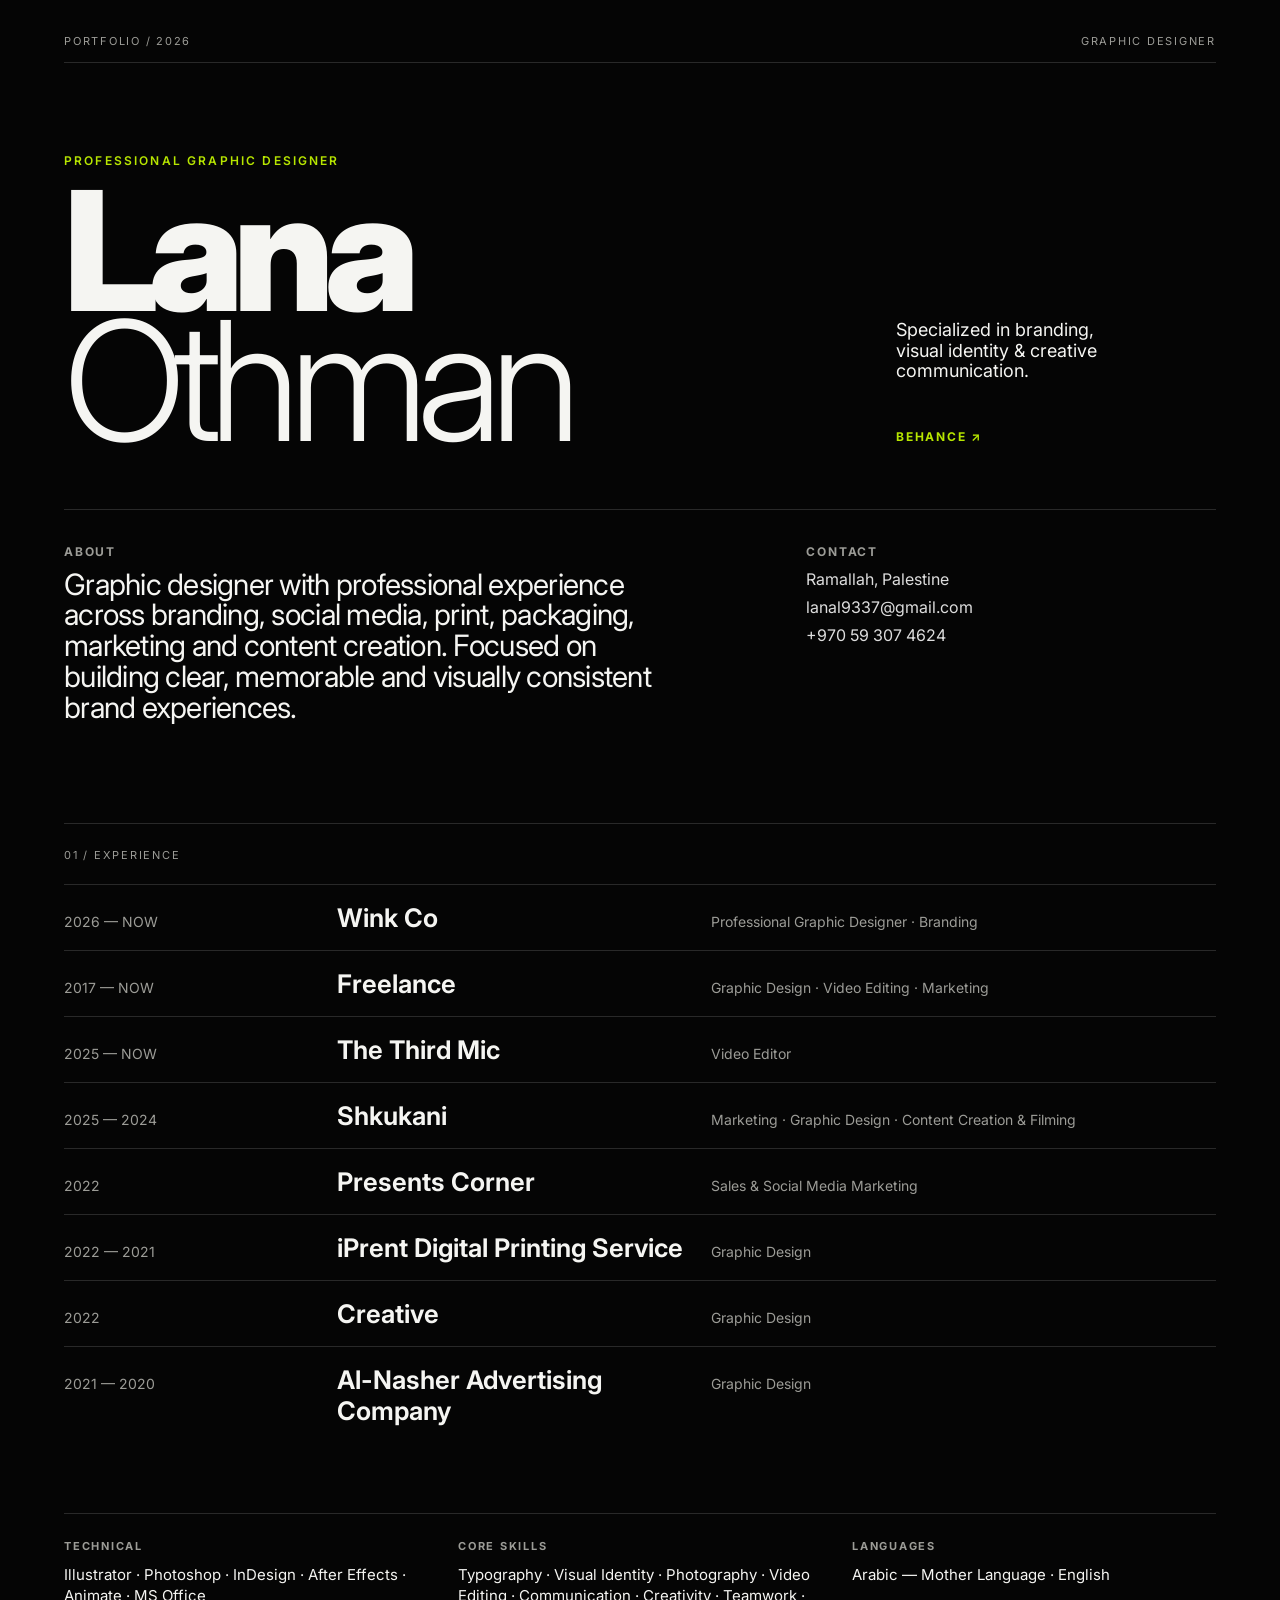
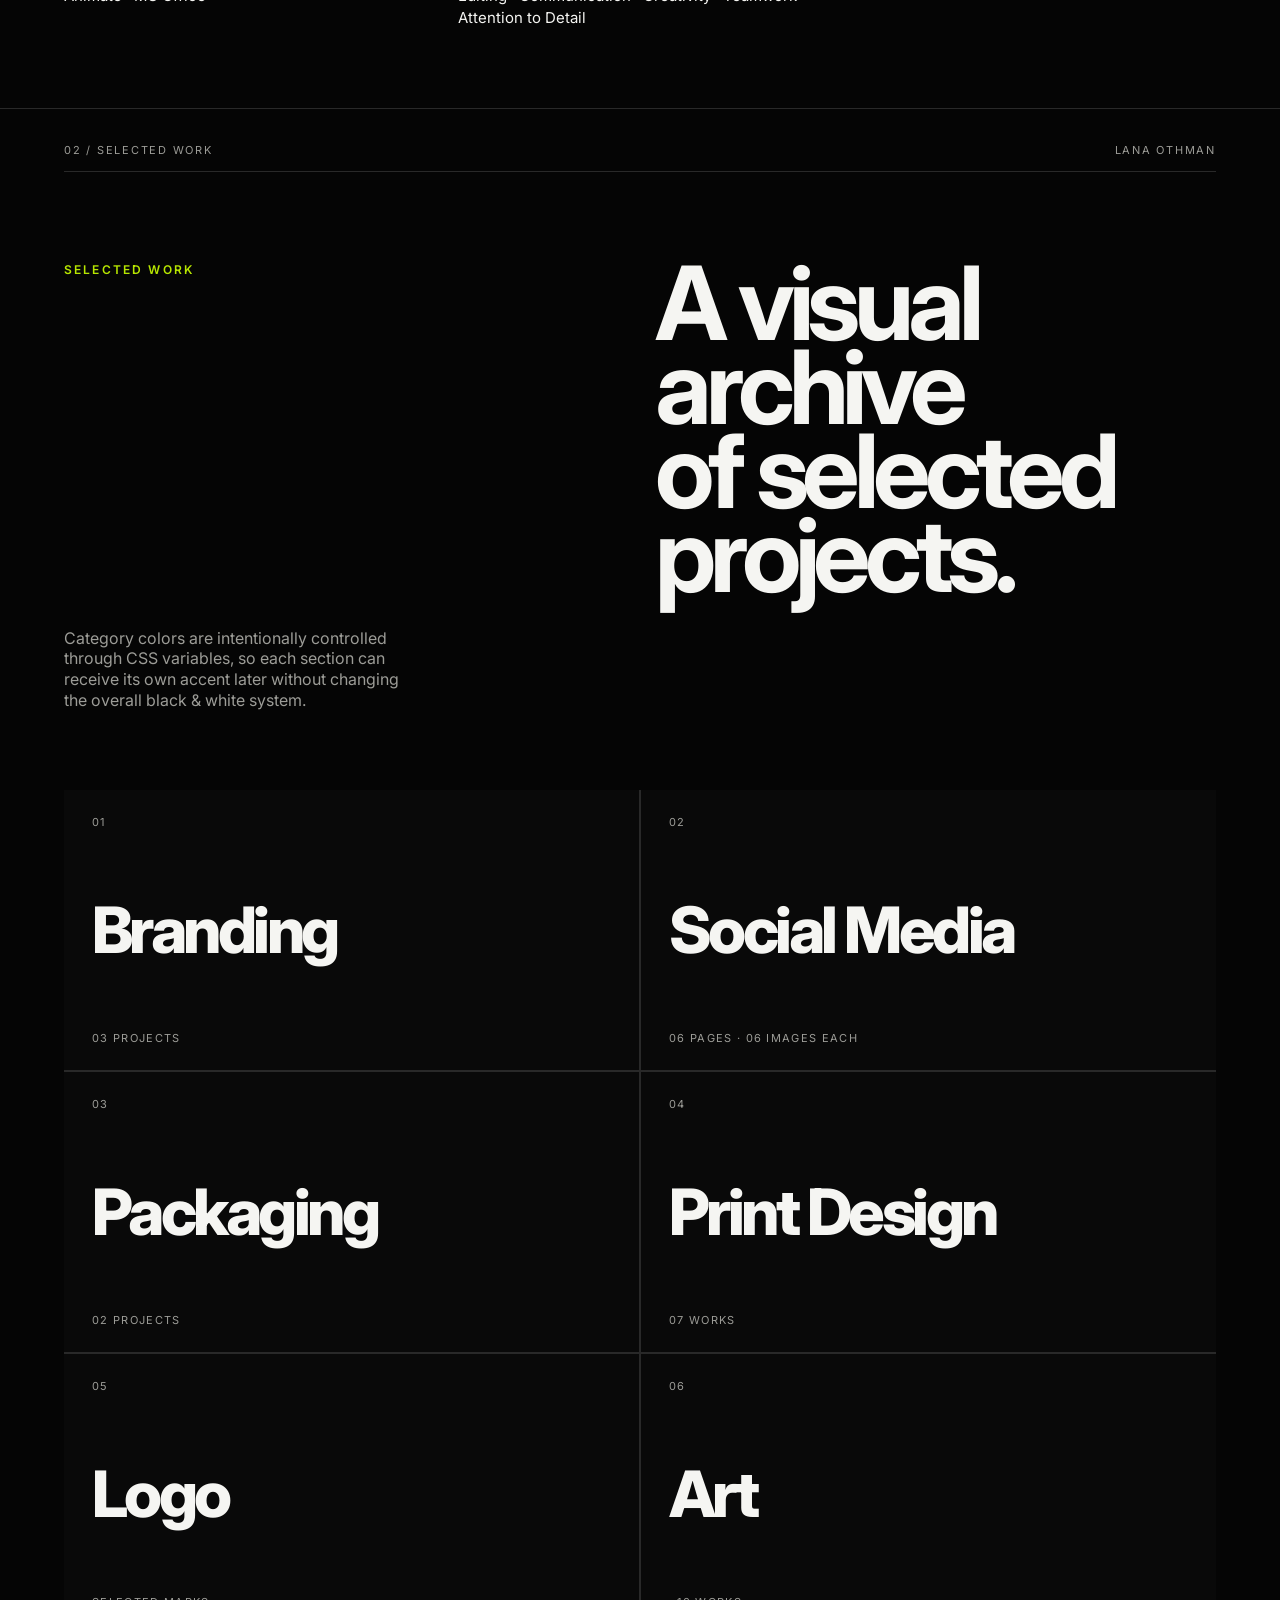
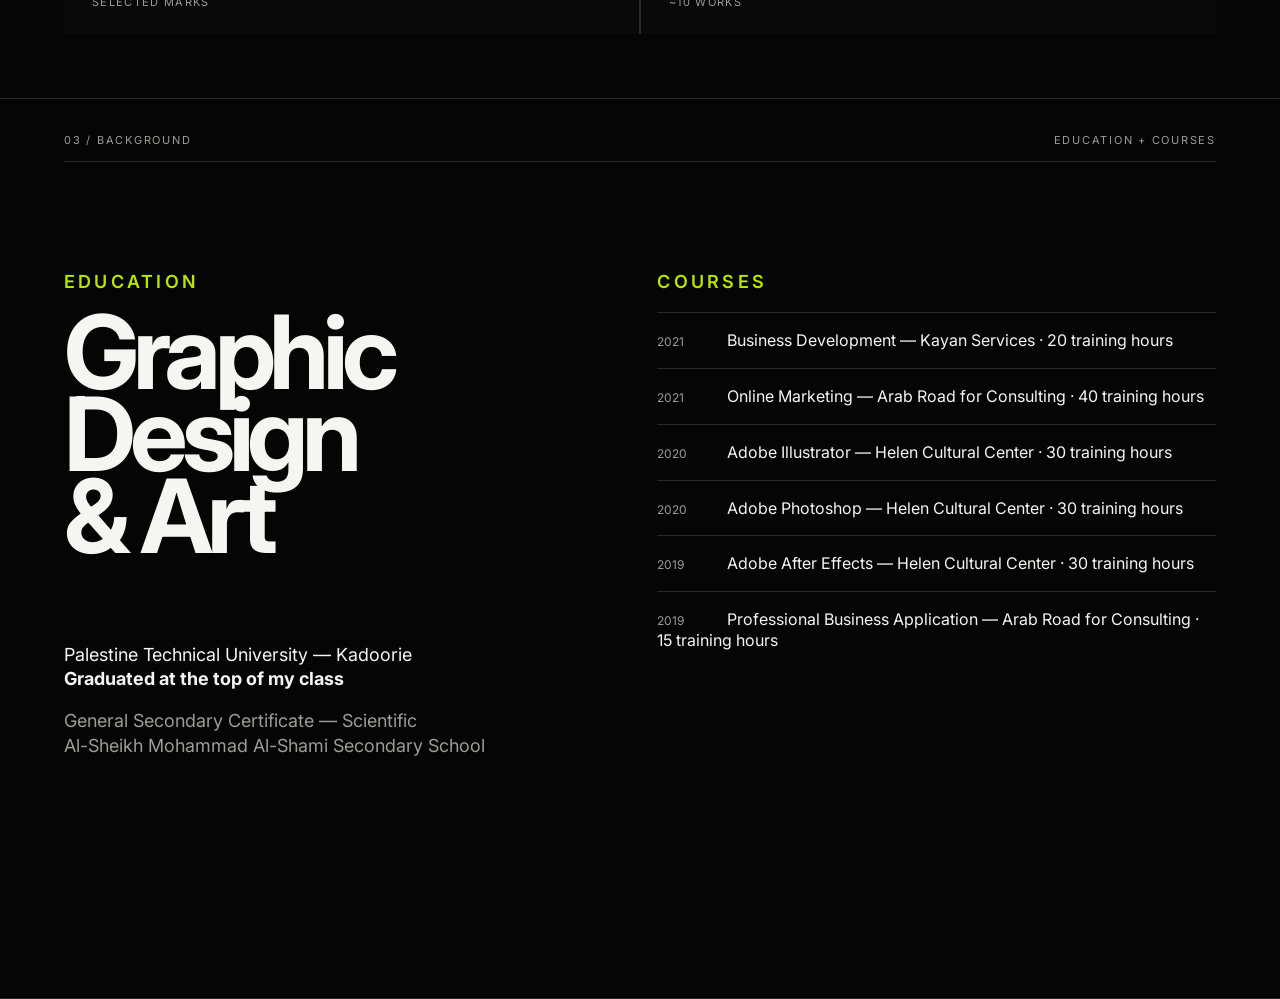
==== index.html @ d34568aa "Initial portfolio structure" ====
<!doctype html>
<html lang="en">
<head>
  <meta charset="UTF-8" />
  <meta name="viewport" content="width=device-width, initial-scale=1.0" />
  <title>Lana Othman — Graphic Designer</title>
  <meta name="description" content="Lana Othman — Professional Graphic Designer specialized in branding, visual identity, social media, packaging and print design." />
  <link rel="preconnect" href="https://fonts.googleapis.com">
  <link rel="preconnect" href="https://fonts.gstatic.com" crossorigin>
  <link href="https://fonts.googleapis.com/css2?family=Inter:wght@300;400;500;600;700;800;900&display=swap" rel="stylesheet">
  <link rel="stylesheet" href="style.css" />
</head>
<body>
  <main>
    <!-- PAGE 01 — PROFILE -->
    <section class="page profile-page">
      <header class="topline">
        <span>PORTFOLIO / 2026</span>
        <span>GRAPHIC DESIGNER</span>
      </header>

      <div class="profile-hero">
        <div>
          <p class="eyebrow">Professional Graphic Designer</p>
          <h1>Lana<br><span>Othman</span></h1>
        </div>
        <div class="hero-note">
          <p>Specialized in branding,<br>visual identity &amp; creative communication.</p>
          <a href="https://www.behance.net/thenothingless" target="_blank" rel="noreferrer">BEHANCE ↗</a>
        </div>
      </div>

      <div class="profile-grid">
        <div class="bio">
          <h2>About</h2>
          <p>
            Graphic designer with professional experience across branding, social media,
            print, packaging, marketing and content creation. Focused on building clear,
            memorable and visually consistent brand experiences.
          </p>
        </div>

        <div class="contact">
          <h2>Contact</h2>
          <p>Ramallah, Palestine</p>
          <p><a href="mailto:lanal9337@gmail.com">lanal9337@gmail.com</a></p>
          <p><a href="tel:+970593074624">+970 59 307 4624</a></p>
        </div>
      </div>

      <div class="experience">
        <div class="section-label">01 / EXPERIENCE</div>
        <div class="experience-list">
          <article><span>2026 — NOW</span><strong>Wink Co</strong><em>Professional Graphic Designer · Branding</em></article>
          <article><span>2017 — NOW</span><strong>Freelance</strong><em>Graphic Design · Video Editing · Marketing</em></article>
          <article><span>2025 — NOW</span><strong>The Third Mic</strong><em>Video Editor</em></article>
          <article><span>2025 — 2024</span><strong>Shkukani</strong><em>Marketing · Graphic Design · Content Creation &amp; Filming</em></article>
          <article><span>2022</span><strong>Presents Corner</strong><em>Sales &amp; Social Media Marketing</em></article>
          <article><span>2022 — 2021</span><strong>iPrent Digital Printing Service</strong><em>Graphic Design</em></article>
          <article><span>2022</span><strong>Creative</strong><em>Graphic Design</em></article>
          <article><span>2021 — 2020</span><strong>Al-Nasher Advertising Company</strong><em>Graphic Design</em></article>
        </div>
      </div>

      <div class="skills-row">
        <div><h3>Technical</h3><p>Illustrator · Photoshop · InDesign · After Effects · Animate · MS Office</p></div>
        <div><h3>Core Skills</h3><p>Typography · Visual Identity · Photography · Video Editing · Communication · Creativity · Teamwork · Attention to Detail</p></div>
        <div><h3>Languages</h3><p>Arabic — Mother Language · English</p></div>
      </div>
    </section>

    <!-- PAGE 02 — WORK INDEX -->
    <section class="page work-index">
      <header class="topline">
        <span>02 / SELECTED WORK</span>
        <span>LANA OTHMAN</span>
      </header>

      <div class="work-intro">
        <p class="eyebrow">Selected Work</p>
        <h2>A visual archive<br>of selected projects.</h2>
        <p class="intro-copy">Category colors are intentionally controlled through CSS variables, so each section can receive its own accent later without changing the overall black &amp; white system.</p>
      </div>

      <nav class="category-grid" aria-label="Portfolio categories">
        <a class="category cat-branding" href="work/branding.html"><span>01</span><strong>Branding</strong><small>03 projects</small></a>
        <a class="category cat-social" href="work/social-media.html"><span>02</span><strong>Social Media</strong><small>06 pages · 06 images each</small></a>
        <a class="category cat-packaging" href="work/packaging.html"><span>03</span><strong>Packaging</strong><small>02 projects</small></a>
        <a class="category cat-print" href="work/print.html"><span>04</span><strong>Print Design</strong><small>07 works</small></a>
        <a class="category cat-logo" href="work/logo.html"><span>05</span><strong>Logo</strong><small>Selected marks</small></a>
        <a class="category cat-art" href="work/art.html"><span>06</span><strong>Art</strong><small>~10 works</small></a>
      </nav>
    </section>

    <!-- PAGE 03 — EDUCATION / COURSES -->
    <section class="page credentials">
      <header class="topline">
        <span>03 / BACKGROUND</span>
        <span>EDUCATION + COURSES</span>
      </header>
      <div class="credentials-grid">
        <div>
          <p class="eyebrow">Education</p>
          <h2>Graphic Design<br>&amp; Art</h2>
          <p>Palestine Technical University — Kadoorie<br><strong>Graduated at the top of my class</strong></p>
          <p class="muted">General Secondary Certificate — Scientific<br>Al-Sheikh Mohammad Al-Shami Secondary School</p>
        </div>
        <div>
          <p class="eyebrow">Courses</p>
          <ul>
            <li><span>2021</span>Business Development — Kayan Services · 20 training hours</li>
            <li><span>2021</span>Online Marketing — Arab Road for Consulting · 40 training hours</li>
            <li><span>2020</span>Adobe Illustrator — Helen Cultural Center · 30 training hours</li>
            <li><span>2020</span>Adobe Photoshop — Helen Cultural Center · 30 training hours</li>
            <li><span>2019</span>Adobe After Effects — Helen Cultural Center · 30 training hours</li>
            <li><span>2019</span>Professional Business Application — Arab Road for Consulting · 15 training hours</li>
          </ul>
        </div>
      </div>
    </section>
  </main>
</body>
</html>
---- style.css ----
@font-face {
  font-family: "Acumin";
  src: local("Acumin Variable Concept");
  font-style: normal;
  font-weight: 100 900;
}
:root {
  --bg: #050505;
  --fg: #f5f5f2;
  --muted: #9c9c97;
  --line: #292929;
  --accent: #b7e600;
  --page-pad: clamp(24px, 5vw, 84px);
}
* { box-sizing: border-box; }
html { scroll-behavior: smooth; }
body {
  margin: 0;
  background: var(--bg);
  color: var(--fg);
  font-family: "Acumin", "Inter", Arial, sans-serif;
  font-weight: 400;
}
a { color: inherit; text-decoration: none; }
.page {
  min-height: 100vh;
  padding: 34px var(--page-pad) 64px;
  border-bottom: 1px solid var(--line);
}
.topline {
  display:flex; justify-content:space-between; gap:20px;
  font-size:11px; letter-spacing:.16em; color:var(--muted);
  text-transform:uppercase;
  border-bottom:1px solid var(--line); padding-bottom:14px;
}
.profile-hero {
  min-height: 46vh; display:flex; align-items:flex-end;
  justify-content:space-between; gap:40px; padding:10vh 0 7vh;
}
.eyebrow {
  margin:0 0 18px; text-transform:uppercase; letter-spacing:.18em;
  font-size:12px; color:var(--accent); font-weight:600;
}
h1,h2,h3,p { margin-top:0; }
h1 {
  font-size:clamp(72px, 13vw, 190px);
  line-height:.78; letter-spacing:-.065em; margin:0;
  font-weight:850;
}
h1 span { font-weight:300; }
.hero-note { width:min(320px,100%); font-size:18px; line-height:1.15; }
.hero-note a { display:inline-block; margin-top:30px; color:var(--accent); font-weight:700; font-size:12px; letter-spacing:.15em; }
.profile-grid {
  display:grid; grid-template-columns:1.5fr 1fr; gap:10vw;
  border-top:1px solid var(--line); padding:34px 0 70px;
}
.profile-grid h2 { font-size:12px; letter-spacing:.15em; text-transform:uppercase; color:var(--muted); }
.bio p { max-width:700px; font-size:clamp(20px,2.3vw,32px); line-height:1.05; letter-spacing:-.025em; }
.contact p { margin:0 0 8px; color:#ddd; }
.contact a:hover { color:var(--accent); }
.experience { border-top:1px solid var(--line); padding-top:24px; }
.section-label { color:var(--muted); font-size:11px; letter-spacing:.16em; margin-bottom:22px; }
.experience-list article {
  display:grid; grid-template-columns:1fr 1.4fr 2fr; gap:20px;
  padding:17px 0; border-top:1px solid var(--line); align-items:baseline;
}
.experience-list span,.experience-list em { color:var(--muted); font-size:14px; font-style:normal; }
.experience-list strong { font-size:clamp(18px,2vw,26px); font-weight:650; }
.skills-row {
  display:grid; grid-template-columns:repeat(3,1fr); gap:30px;
  margin-top:70px; padding-top:25px; border-top:1px solid var(--line);
}
.skills-row h3 { font-size:11px; text-transform:uppercase; letter-spacing:.16em; color:var(--muted); }
.skills-row p { font-size:15px; line-height:1.45; }
.work-intro { padding:10vh 0 7vh; display:grid; grid-template-columns:1fr 1fr; gap:30px; }
.work-intro h2 { font-size:clamp(52px,8vw,120px); line-height:.82; letter-spacing:-.06em; margin:0; }
.intro-copy { max-width:350px; color:var(--muted); line-height:1.3; align-self:end; }
.category-grid { display:grid; grid-template-columns:repeat(2,1fr); gap:2px; background:var(--line); }
.category {
  min-height:280px; padding:25px; background:#090909; display:flex; flex-direction:column;
  justify-content:space-between; transition:.25s ease; border-left:3px solid transparent;
}
.category:hover { background:#111; border-left-color:var(--accent); transform:translateY(-2px); }
.category span,.category small { color:var(--muted); font-size:11px; letter-spacing:.12em; text-transform:uppercase; }
.category strong { font-size:clamp(38px,5vw,78px); letter-spacing:-.055em; line-height:.8; font-weight:800; }
.cat-branding { --accent:#b7e600; }
.cat-social { --accent:#e6a8ff; }
.cat-packaging { --accent:#ff9e67; }
.cat-print { --accent:#72d8ff; }
.cat-logo { --accent:#ffffff; }
.cat-art { --accent:#ff6f91; }
.credentials-grid { display:grid; grid-template-columns:1fr 1.2fr; gap:10vw; padding:12vh 0; }
.credentials h2 { font-size:clamp(56px,8vw,120px); line-height:.8; letter-spacing:-.06em; }
.credentials p { font-size:18px; line-height:1.35; }
.muted { color:var(--muted); }
.credentials ul { list-style:none; padding:0; margin:0; }
.credentials li { padding:17px 0; border-top:1px solid var(--line); line-height:1.3; }
.credentials li span { display:inline-block; width:70px; color:var(--muted); font-size:12px; }
@media (max-width: 760px) {
  .profile-hero,.work-intro,.credentials-grid { grid-template-columns:1fr; display:grid; }
  .profile-hero { align-items:start; }
  .profile-grid,.skills-row { grid-template-columns:1fr; gap:35px; }
  .experience-list article { grid-template-columns:1fr; gap:5px; }
  .category-grid { grid-template-columns:1fr; }
}
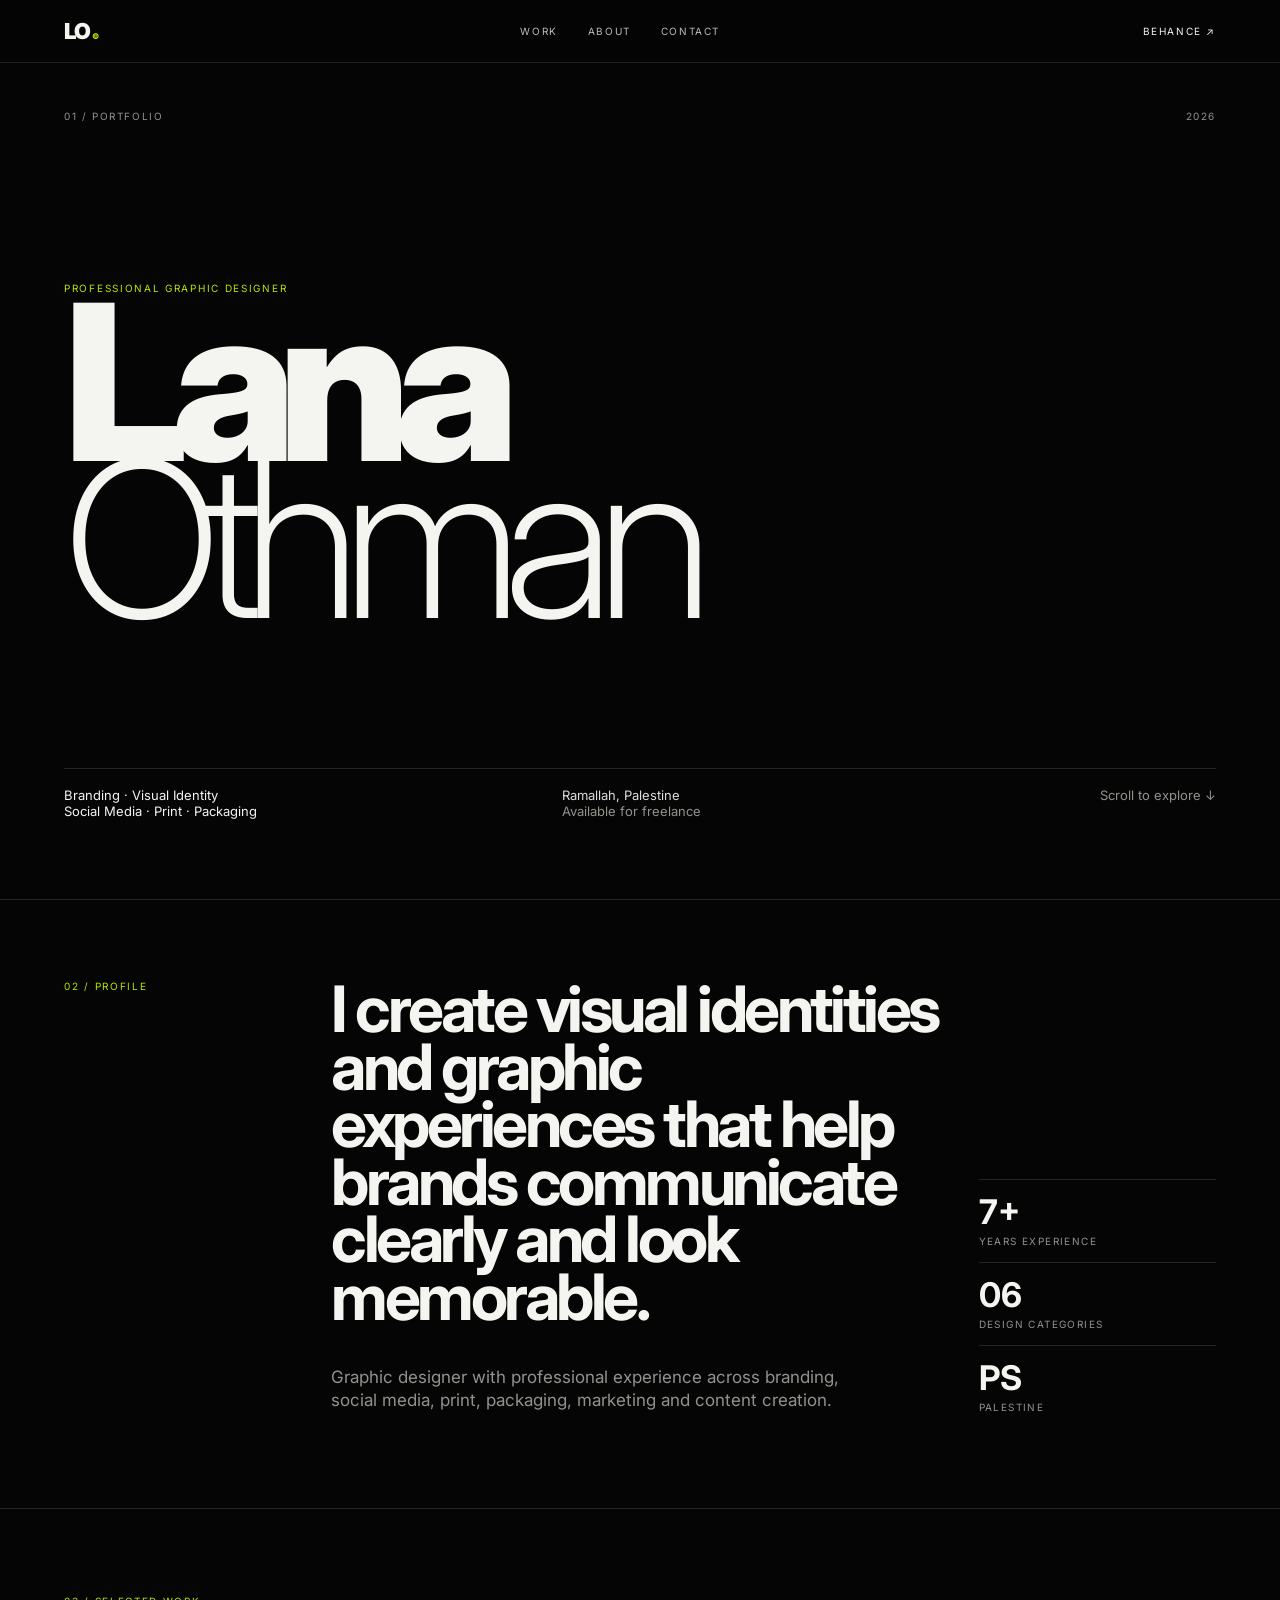
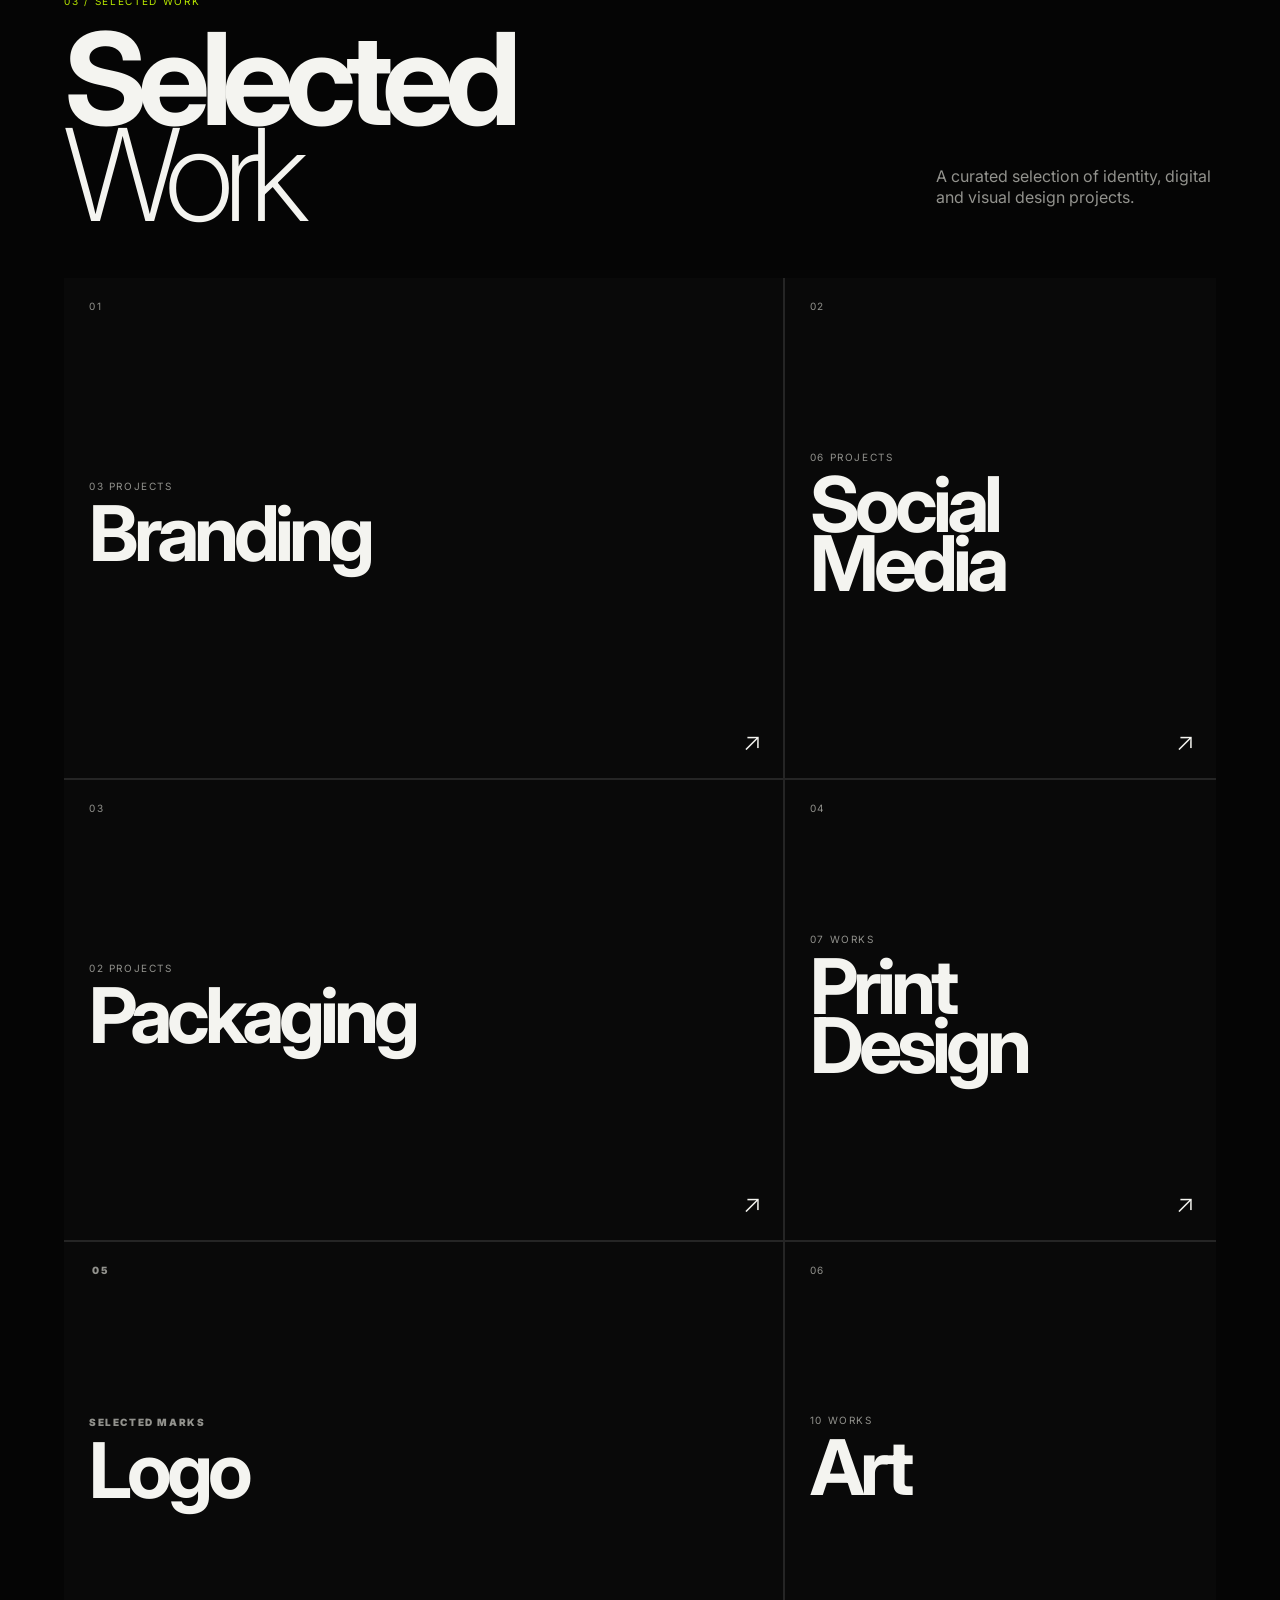
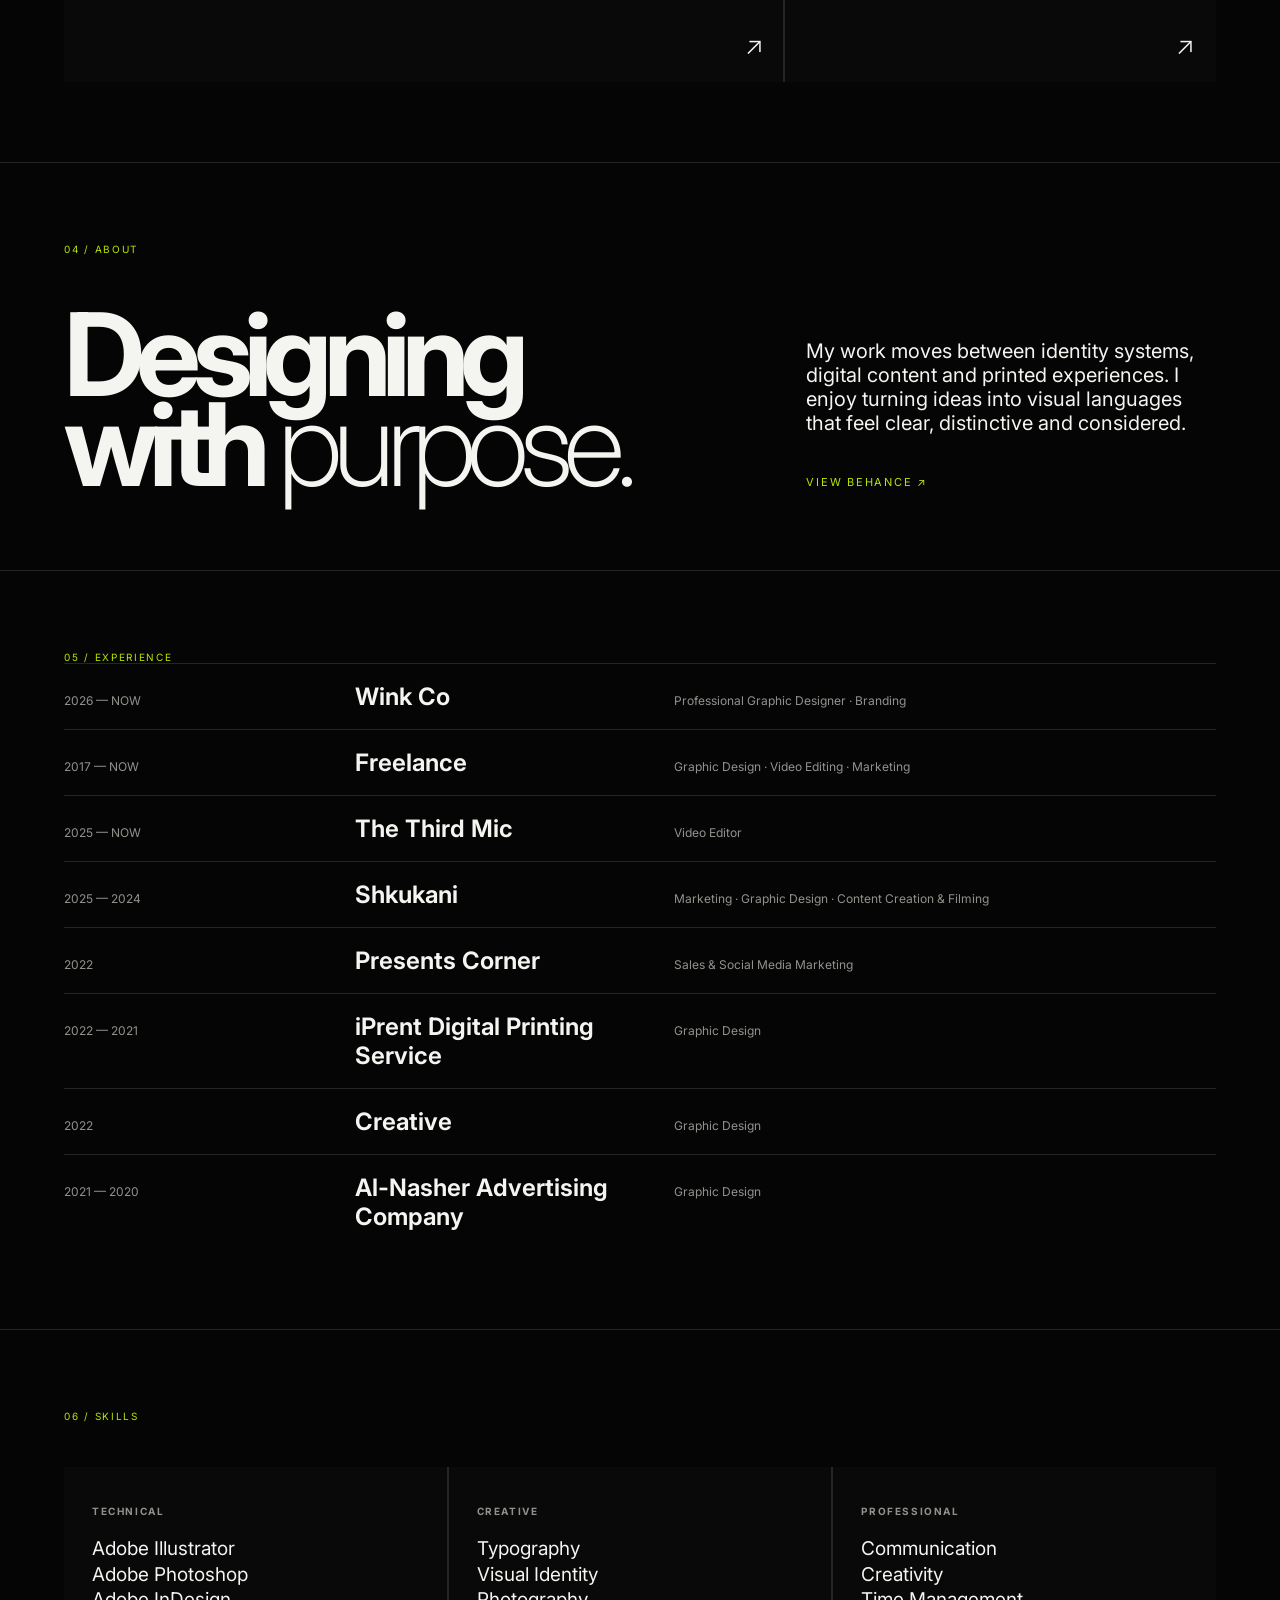
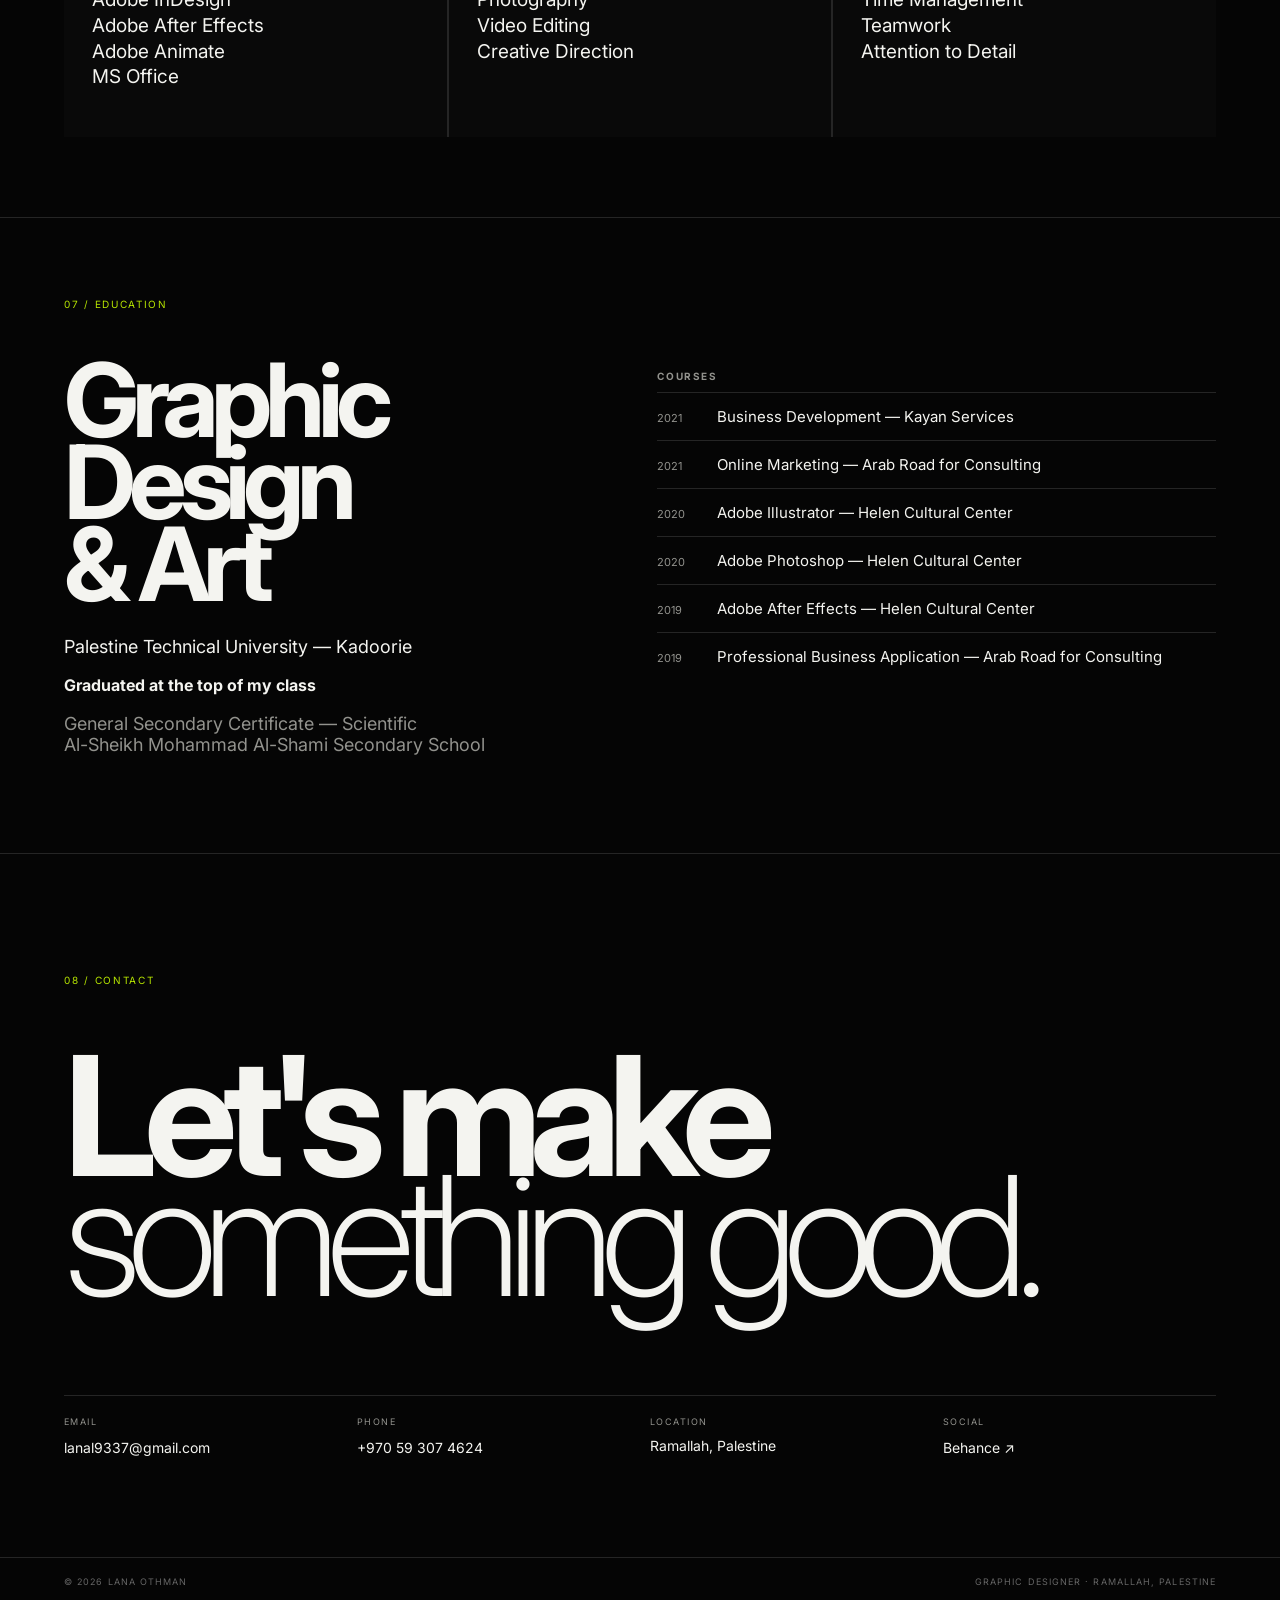
==== commit 6032fc2a: "Update portfolio design" ====
--- a/index.html
+++ b/index.html
@@ -1,123 +1,70 @@
-<!doctype html>
-<html lang="en">
-<head>
-  <meta charset="UTF-8" />
-  <meta name="viewport" content="width=device-width, initial-scale=1.0" />
-  <title>Lana Othman — Graphic Designer</title>
-  <meta name="description" content="Lana Othman — Professional Graphic Designer specialized in branding, visual identity, social media, packaging and print design." />
-  <link rel="preconnect" href="https://fonts.googleapis.com">
-  <link rel="preconnect" href="https://fonts.gstatic.com" crossorigin>
-  <link href="https://fonts.googleapis.com/css2?family=Inter:wght@300;400;500;600;700;800;900&display=swap" rel="stylesheet">
-  <link rel="stylesheet" href="style.css" />
-</head>
-<body>
-  <main>
-    <!-- PAGE 01 — PROFILE -->
-    <section class="page profile-page">
-      <header class="topline">
-        <span>PORTFOLIO / 2026</span>
-        <span>GRAPHIC DESIGNER</span>
-      </header>
+<!doctype html><html lang="en"><head>
+<meta charset="UTF-8"><meta name="viewport" content="width=device-width,initial-scale=1">
+<title>Lana Othman — Graphic Designer</title>
+<meta name="description" content="Lana Othman — Graphic Designer specializing in branding, visual identity, social media, packaging and print design.">
+<link rel="preconnect" href="https://fonts.googleapis.com"><link rel="preconnect" href="https://fonts.gstatic.com" crossorigin>
+<link href="https://fonts.googleapis.com/css2?family=Inter:wght@300;400;500;600;700;800;900&display=swap" rel="stylesheet">
+<link rel="stylesheet" href="style.css"></head><body>
+<header class="nav"><a class="logo" href="#">LO<span>©</span></a>
+<nav><a href="#work">Work</a><a href="#about">About</a><a href="#contact">Contact</a></nav>
+<a class="nav-behance" href="https://www.behance.net/thenothingless" target="_blank">Behance ↗</a></header>
+<main>
+<section class="hero"><div class="hero-meta"><span>01 / PORTFOLIO</span><span>2026</span></div>
+<div class="hero-title"><p class="kicker">Professional Graphic Designer</p><h1>Lana<br><i>Othman</i></h1></div>
+<div class="hero-bottom"><p>Branding · Visual Identity<br>Social Media · Print · Packaging</p>
+<div class="hero-place">Ramallah, Palestine<br><span>Available for freelance</span></div><span class="scroll">Scroll to explore ↓</span></div></section>
 
-      <div class="profile-hero">
-        <div>
-          <p class="eyebrow">Professional Graphic Designer</p>
-          <h1>Lana<br><span>Othman</span></h1>
-        </div>
-        <div class="hero-note">
-          <p>Specialized in branding,<br>visual identity &amp; creative communication.</p>
-          <a href="https://www.behance.net/thenothingless" target="_blank" rel="noreferrer">BEHANCE ↗</a>
-        </div>
-      </div>
+<section class="statement"><div class="section-no">02 / PROFILE</div>
+<div class="statement-copy"><h2>I create visual identities and graphic experiences that help brands communicate clearly and look memorable.</h2>
+<p>Graphic designer with professional experience across branding, social media, print, packaging, marketing and content creation.</p></div>
+<div class="stats"><div><b>7+</b><span>Years experience</span></div><div><b>06</b><span>Design categories</span></div><div><b>PS</b><span>Palestine</span></div></div></section>
 
-      <div class="profile-grid">
-        <div class="bio">
-          <h2>About</h2>
-          <p>
-            Graphic designer with professional experience across branding, social media,
-            print, packaging, marketing and content creation. Focused on building clear,
-            memorable and visually consistent brand experiences.
-          </p>
-        </div>
+<section id="work" class="work"><div class="section-head"><div><span class="section-no">03 / SELECTED WORK</span><h2>Selected<br><i>Work</i></h2></div><p>A curated selection of identity, digital and visual design projects.</p></div>
+<div class="work-grid">
+<a class="tile branding" href="work/branding.html"><span>01</span><div><small>03 PROJECTS</small><h3>Branding</h3></div><b>↗</b></a>
+<a class="tile social" href="work/social-media.html"><span>02</span><div><small>06 PROJECTS</small><h3>Social<br>Media</h3></div><b>↗</b></a>
+<a class="tile packaging" href="work/packaging.html"><span>03</span><div><small>02 PROJECTS</small><h3>Packaging</h3></div><b>↗</b></a>
+<a class="tile print" href="work/print.html"><span>04</span><div><small>07 WORKS</small><h3>Print<br>Design</h3></div><b>↗</b></a>
+<a class="tile logo" href="work/logo.html"><span>05</span><div><small>SELECTED MARKS</small><h3>Logo</h3></div><b>↗</b></a>
+<a class="tile art" href="work/art.html"><span>06</span><div><small>10 WORKS</small><h3>Art</h3></div><b>↗</b></a>
+</div></section>
 
-        <div class="contact">
-          <h2>Contact</h2>
-          <p>Ramallah, Palestine</p>
-          <p><a href="mailto:lanal9337@gmail.com">lanal9337@gmail.com</a></p>
-          <p><a href="tel:+970593074624">+970 59 307 4624</a></p>
-        </div>
-      </div>
+<section id="about" class="about"><div class="section-no">04 / ABOUT</div><div class="about-grid">
+<div><h2>Designing<br>with <i>purpose.</i></h2></div>
+<div class="about-copy"><p>My work moves between identity systems, digital content and printed experiences. I enjoy turning ideas into visual languages that feel clear, distinctive and considered.</p>
+<a href="https://www.behance.net/thenothingless" target="_blank">VIEW BEHANCE ↗</a></div></div></section>
 
-      <div class="experience">
-        <div class="section-label">01 / EXPERIENCE</div>
-        <div class="experience-list">
-          <article><span>2026 — NOW</span><strong>Wink Co</strong><em>Professional Graphic Designer · Branding</em></article>
-          <article><span>2017 — NOW</span><strong>Freelance</strong><em>Graphic Design · Video Editing · Marketing</em></article>
-          <article><span>2025 — NOW</span><strong>The Third Mic</strong><em>Video Editor</em></article>
-          <article><span>2025 — 2024</span><strong>Shkukani</strong><em>Marketing · Graphic Design · Content Creation &amp; Filming</em></article>
-          <article><span>2022</span><strong>Presents Corner</strong><em>Sales &amp; Social Media Marketing</em></article>
-          <article><span>2022 — 2021</span><strong>iPrent Digital Printing Service</strong><em>Graphic Design</em></article>
-          <article><span>2022</span><strong>Creative</strong><em>Graphic Design</em></article>
-          <article><span>2021 — 2020</span><strong>Al-Nasher Advertising Company</strong><em>Graphic Design</em></article>
-        </div>
-      </div>
+<section class="experience"><div class="section-no">05 / EXPERIENCE</div><div class="experience-list">
+<article><span>2026 — NOW</span><strong>Wink Co</strong><em>Professional Graphic Designer · Branding</em></article>
+<article><span>2017 — NOW</span><strong>Freelance</strong><em>Graphic Design · Video Editing · Marketing</em></article>
+<article><span>2025 — NOW</span><strong>The Third Mic</strong><em>Video Editor</em></article>
+<article><span>2025 — 2024</span><strong>Shkukani</strong><em>Marketing · Graphic Design · Content Creation & Filming</em></article>
+<article><span>2022</span><strong>Presents Corner</strong><em>Sales & Social Media Marketing</em></article>
+<article><span>2022 — 2021</span><strong>iPrent Digital Printing Service</strong><em>Graphic Design</em></article>
+<article><span>2022</span><strong>Creative</strong><em>Graphic Design</em></article>
+<article><span>2021 — 2020</span><strong>Al-Nasher Advertising Company</strong><em>Graphic Design</em></article>
+</div></section>
 
-      <div class="skills-row">
-        <div><h3>Technical</h3><p>Illustrator · Photoshop · InDesign · After Effects · Animate · MS Office</p></div>
-        <div><h3>Core Skills</h3><p>Typography · Visual Identity · Photography · Video Editing · Communication · Creativity · Teamwork · Attention to Detail</p></div>
-        <div><h3>Languages</h3><p>Arabic — Mother Language · English</p></div>
-      </div>
-    </section>
+<section class="skills"><div class="section-no">06 / SKILLS</div><div class="skill-grid">
+<div><h3>Technical</h3><p>Adobe Illustrator<br>Adobe Photoshop<br>Adobe InDesign<br>Adobe After Effects<br>Adobe Animate<br>MS Office</p></div>
+<div><h3>Creative</h3><p>Typography<br>Visual Identity<br>Photography<br>Video Editing<br>Creative Direction</p></div>
+<div><h3>Professional</h3><p>Communication<br>Creativity<br>Time Management<br>Teamwork<br>Attention to Detail</p></div>
+</div></section>
 
-    <!-- PAGE 02 — WORK INDEX -->
-    <section class="page work-index">
-      <header class="topline">
-        <span>02 / SELECTED WORK</span>
-        <span>LANA OTHMAN</span>
-      </header>
+<section class="education"><div class="section-no">07 / EDUCATION</div><div class="edu-grid">
+<div><h2>Graphic Design<br>& Art</h2><p>Palestine Technical University — Kadoorie</p><strong>Graduated at the top of my class</strong><p class="muted">General Secondary Certificate — Scientific<br>Al-Sheikh Mohammad Al-Shami Secondary School</p></div>
+<div><h3>Courses</h3><ul>
+<li><span>2021</span>Business Development — Kayan Services</li><li><span>2021</span>Online Marketing — Arab Road for Consulting</li>
+<li><span>2020</span>Adobe Illustrator — Helen Cultural Center</li><li><span>2020</span>Adobe Photoshop — Helen Cultural Center</li>
+<li><span>2019</span>Adobe After Effects — Helen Cultural Center</li><li><span>2019</span>Professional Business Application — Arab Road for Consulting</li>
+</ul></div></div></section>
 
-      <div class="work-intro">
-        <p class="eyebrow">Selected Work</p>
-        <h2>A visual archive<br>of selected projects.</h2>
-        <p class="intro-copy">Category colors are intentionally controlled through CSS variables, so each section can receive its own accent later without changing the overall black &amp; white system.</p>
-      </div>
-
-      <nav class="category-grid" aria-label="Portfolio categories">
-        <a class="category cat-branding" href="work/branding.html"><span>01</span><strong>Branding</strong><small>03 projects</small></a>
-        <a class="category cat-social" href="work/social-media.html"><span>02</span><strong>Social Media</strong><small>06 pages · 06 images each</small></a>
-        <a class="category cat-packaging" href="work/packaging.html"><span>03</span><strong>Packaging</strong><small>02 projects</small></a>
-        <a class="category cat-print" href="work/print.html"><span>04</span><strong>Print Design</strong><small>07 works</small></a>
-        <a class="category cat-logo" href="work/logo.html"><span>05</span><strong>Logo</strong><small>Selected marks</small></a>
-        <a class="category cat-art" href="work/art.html"><span>06</span><strong>Art</strong><small>~10 works</small></a>
-      </nav>
-    </section>
-
-    <!-- PAGE 03 — EDUCATION / COURSES -->
-    <section class="page credentials">
-      <header class="topline">
-        <span>03 / BACKGROUND</span>
-        <span>EDUCATION + COURSES</span>
-      </header>
-      <div class="credentials-grid">
-        <div>
-          <p class="eyebrow">Education</p>
-          <h2>Graphic Design<br>&amp; Art</h2>
-          <p>Palestine Technical University — Kadoorie<br><strong>Graduated at the top of my class</strong></p>
-          <p class="muted">General Secondary Certificate — Scientific<br>Al-Sheikh Mohammad Al-Shami Secondary School</p>
-        </div>
-        <div>
-          <p class="eyebrow">Courses</p>
-          <ul>
-            <li><span>2021</span>Business Development — Kayan Services · 20 training hours</li>
-            <li><span>2021</span>Online Marketing — Arab Road for Consulting · 40 training hours</li>
-            <li><span>2020</span>Adobe Illustrator — Helen Cultural Center · 30 training hours</li>
-            <li><span>2020</span>Adobe Photoshop — Helen Cultural Center · 30 training hours</li>
-            <li><span>2019</span>Adobe After Effects — Helen Cultural Center · 30 training hours</li>
-            <li><span>2019</span>Professional Business Application — Arab Road for Consulting · 15 training hours</li>
-          </ul>
-        </div>
-      </div>
-    </section>
-  </main>
-</body>
-</html>
+<section id="contact" class="contact"><div class="section-no">08 / CONTACT</div>
+<h2>Let's make<br><i>something good.</i></h2><div class="contact-bottom">
+<div><span>EMAIL</span><a href="mailto:lanal9337@gmail.com">lanal9337@gmail.com</a></div>
+<div><span>PHONE</span><a href="tel:+970593074624">+970 59 307 4624</a></div>
+<div><span>LOCATION</span><p>Ramallah, Palestine</p></div>
+<div><span>SOCIAL</span><a href="https://www.behance.net/thenothingless" target="_blank">Behance ↗</a></div>
+</div></section></main>
+<footer><span>© 2026 Lana Othman</span><span>Graphic Designer · Ramallah, Palestine</span></footer>
+</body></html>
--- a/style.css
+++ b/style.css
@@ -1,105 +1,19 @@
-@font-face {
-  font-family: "Acumin";
-  src: local("Acumin Variable Concept");
-  font-style: normal;
-  font-weight: 100 900;
-}
-:root {
-  --bg: #050505;
-  --fg: #f5f5f2;
-  --muted: #9c9c97;
-  --line: #292929;
-  --accent: #b7e600;
-  --page-pad: clamp(24px, 5vw, 84px);
-}
-* { box-sizing: border-box; }
-html { scroll-behavior: smooth; }
-body {
-  margin: 0;
-  background: var(--bg);
-  color: var(--fg);
-  font-family: "Acumin", "Inter", Arial, sans-serif;
-  font-weight: 400;
-}
-a { color: inherit; text-decoration: none; }
-.page {
-  min-height: 100vh;
-  padding: 34px var(--page-pad) 64px;
-  border-bottom: 1px solid var(--line);
-}
-.topline {
-  display:flex; justify-content:space-between; gap:20px;
-  font-size:11px; letter-spacing:.16em; color:var(--muted);
-  text-transform:uppercase;
-  border-bottom:1px solid var(--line); padding-bottom:14px;
-}
-.profile-hero {
-  min-height: 46vh; display:flex; align-items:flex-end;
-  justify-content:space-between; gap:40px; padding:10vh 0 7vh;
-}
-.eyebrow {
-  margin:0 0 18px; text-transform:uppercase; letter-spacing:.18em;
-  font-size:12px; color:var(--accent); font-weight:600;
-}
-h1,h2,h3,p { margin-top:0; }
-h1 {
-  font-size:clamp(72px, 13vw, 190px);
-  line-height:.78; letter-spacing:-.065em; margin:0;
-  font-weight:850;
-}
-h1 span { font-weight:300; }
-.hero-note { width:min(320px,100%); font-size:18px; line-height:1.15; }
-.hero-note a { display:inline-block; margin-top:30px; color:var(--accent); font-weight:700; font-size:12px; letter-spacing:.15em; }
-.profile-grid {
-  display:grid; grid-template-columns:1.5fr 1fr; gap:10vw;
-  border-top:1px solid var(--line); padding:34px 0 70px;
-}
-.profile-grid h2 { font-size:12px; letter-spacing:.15em; text-transform:uppercase; color:var(--muted); }
-.bio p { max-width:700px; font-size:clamp(20px,2.3vw,32px); line-height:1.05; letter-spacing:-.025em; }
-.contact p { margin:0 0 8px; color:#ddd; }
-.contact a:hover { color:var(--accent); }
-.experience { border-top:1px solid var(--line); padding-top:24px; }
-.section-label { color:var(--muted); font-size:11px; letter-spacing:.16em; margin-bottom:22px; }
-.experience-list article {
-  display:grid; grid-template-columns:1fr 1.4fr 2fr; gap:20px;
-  padding:17px 0; border-top:1px solid var(--line); align-items:baseline;
-}
-.experience-list span,.experience-list em { color:var(--muted); font-size:14px; font-style:normal; }
-.experience-list strong { font-size:clamp(18px,2vw,26px); font-weight:650; }
-.skills-row {
-  display:grid; grid-template-columns:repeat(3,1fr); gap:30px;
-  margin-top:70px; padding-top:25px; border-top:1px solid var(--line);
-}
-.skills-row h3 { font-size:11px; text-transform:uppercase; letter-spacing:.16em; color:var(--muted); }
-.skills-row p { font-size:15px; line-height:1.45; }
-.work-intro { padding:10vh 0 7vh; display:grid; grid-template-columns:1fr 1fr; gap:30px; }
-.work-intro h2 { font-size:clamp(52px,8vw,120px); line-height:.82; letter-spacing:-.06em; margin:0; }
-.intro-copy { max-width:350px; color:var(--muted); line-height:1.3; align-self:end; }
-.category-grid { display:grid; grid-template-columns:repeat(2,1fr); gap:2px; background:var(--line); }
-.category {
-  min-height:280px; padding:25px; background:#090909; display:flex; flex-direction:column;
-  justify-content:space-between; transition:.25s ease; border-left:3px solid transparent;
-}
-.category:hover { background:#111; border-left-color:var(--accent); transform:translateY(-2px); }
-.category span,.category small { color:var(--muted); font-size:11px; letter-spacing:.12em; text-transform:uppercase; }
-.category strong { font-size:clamp(38px,5vw,78px); letter-spacing:-.055em; line-height:.8; font-weight:800; }
-.cat-branding { --accent:#b7e600; }
-.cat-social { --accent:#e6a8ff; }
-.cat-packaging { --accent:#ff9e67; }
-.cat-print { --accent:#72d8ff; }
-.cat-logo { --accent:#ffffff; }
-.cat-art { --accent:#ff6f91; }
-.credentials-grid { display:grid; grid-template-columns:1fr 1.2fr; gap:10vw; padding:12vh 0; }
-.credentials h2 { font-size:clamp(56px,8vw,120px); line-height:.8; letter-spacing:-.06em; }
-.credentials p { font-size:18px; line-height:1.35; }
-.muted { color:var(--muted); }
-.credentials ul { list-style:none; padding:0; margin:0; }
-.credentials li { padding:17px 0; border-top:1px solid var(--line); line-height:1.3; }
-.credentials li span { display:inline-block; width:70px; color:var(--muted); font-size:12px; }
-@media (max-width: 760px) {
-  .profile-hero,.work-intro,.credentials-grid { grid-template-columns:1fr; display:grid; }
-  .profile-hero { align-items:start; }
-  .profile-grid,.skills-row { grid-template-columns:1fr; gap:35px; }
-  .experience-list article { grid-template-columns:1fr; gap:5px; }
-  .category-grid { grid-template-columns:1fr; }
-}
+@font-face{font-family:Acumin;src:local("Acumin Variable Concept");font-weight:100 900}
+:root{--bg:#050505;--fg:#f4f4f0;--muted:#92928d;--line:#252525;--lime:#b7e600;--pad:clamp(22px,5vw,78px)}
+*{box-sizing:border-box}html{scroll-behavior:smooth}body{margin:0;background:var(--bg);color:var(--fg);font-family:Acumin,Inter,Arial,sans-serif}a{color:inherit;text-decoration:none}
+section{padding:80px var(--pad);border-bottom:1px solid var(--line)}.nav{position:fixed;z-index:10;top:0;left:0;right:0;padding:18px var(--pad);display:flex;justify-content:space-between;align-items:center;background:rgba(5,5,5,.82);backdrop-filter:blur(12px);border-bottom:1px solid #202020}
+.logo{font-weight:900;font-size:22px;letter-spacing:-.08em}.logo span{font-size:8px;color:var(--lime);margin-left:3px}.nav nav{display:flex;gap:30px;text-transform:uppercase;font-size:10px;letter-spacing:.16em;color:#bbb}.nav nav a:hover,.nav-behance:hover{color:var(--lime)}.nav-behance{text-transform:uppercase;font-size:10px;letter-spacing:.16em}
+.hero{min-height:100vh;padding-top:110px;display:flex;flex-direction:column;justify-content:space-between}.hero-meta{display:flex;justify-content:space-between;font-size:10px;letter-spacing:.16em;color:var(--muted)}
+.kicker,.section-no{font-size:10px;letter-spacing:.17em;text-transform:uppercase;color:var(--lime)}.hero-title{padding:8vh 0}.hero h1{font-size:clamp(86px,17vw,250px);line-height:.72;letter-spacing:-.08em;margin:0;font-weight:850}.hero h1 i,.work h2 i,.about h2 i,.contact h2 i{font-weight:250;font-style:normal}
+.hero-bottom{display:grid;grid-template-columns:1.5fr 1fr 1fr;gap:30px;border-top:1px solid var(--line);padding-top:18px;font-size:13px;line-height:1.25}.hero-bottom p{margin:0}.hero-place{color:#ddd}.hero-place span{color:var(--muted)}.scroll{color:var(--muted);text-align:right}
+.statement{display:grid;grid-template-columns:1fr 2.6fr 1fr;gap:30px}.statement-copy h2{font-size:clamp(36px,5vw,72px);line-height:.9;letter-spacing:-.055em;margin:0 0 40px}.statement-copy p{max-width:520px;color:var(--muted);font-size:17px;line-height:1.35}.stats{align-self:end}.stats div{border-top:1px solid var(--line);padding:15px 0;display:flex;flex-direction:column}.stats b{font-size:34px;line-height:1}.stats span{font-size:10px;text-transform:uppercase;letter-spacing:.14em;color:var(--muted);margin-top:6px}
+.section-head{display:flex;justify-content:space-between;align-items:end;margin-bottom:55px}.section-head h2{font-size:clamp(72px,10vw,150px);line-height:.75;letter-spacing:-.075em;margin:22px 0 0}.section-head>p{max-width:280px;color:var(--muted);line-height:1.3}
+.work-grid{display:grid;grid-template-columns:1.25fr .75fr;gap:2px;background:var(--line)}.tile{min-height:390px;padding:22px;background:#090909;display:flex;flex-direction:column;justify-content:space-between;border-left:3px solid transparent;transition:.3s ease}.tile:nth-child(2){min-height:500px}.tile:nth-child(3){min-height:340px}.tile:nth-child(4){min-height:460px}.tile:nth-child(5){min-height:360px}.tile:nth-child(6){min-height:440px}.tile:hover{background:#111;border-left-color:var(--accent,var(--lime));transform:translateY(-3px)}
+.tile>span,.tile small{font-size:10px;letter-spacing:.16em;color:var(--muted)}.tile h3{font-size:clamp(45px,6vw,90px);line-height:.78;letter-spacing:-.065em;margin:10px 0 0}.tile b{align-self:flex-end;font-size:25px;font-weight:300}
+.branding{--accent:#b7e600}.social{--accent:#dca6ff}.packaging{--accent:#ff9c66}.print{--accent:#71d7ff}.logo{--accent:#fff}.art{--accent:#ff7195}
+.about-grid{display:grid;grid-template-columns:1.5fr 1fr;gap:10vw;padding-top:55px}.about h2{font-size:clamp(60px,9vw,130px);line-height:.78;letter-spacing:-.075em;margin:0}.about-copy{align-self:end;max-width:450px}.about-copy p{font-size:20px;line-height:1.2}.about-copy a{display:inline-block;margin-top:20px;color:var(--lime);font-size:11px;letter-spacing:.16em}
+.experience-list article{display:grid;grid-template-columns:1fr 1.1fr 2fr;gap:20px;padding:18px 0;border-top:1px solid var(--line);align-items:baseline}.experience-list span,.experience-list em{font-size:12px;color:var(--muted);font-style:normal}.experience-list strong{font-size:24px;font-weight:650}
+.skill-grid{display:grid;grid-template-columns:repeat(3,1fr);gap:2px;background:var(--line);margin-top:45px}.skill-grid>div{background:#090909;padding:28px;min-height:250px}.skill-grid h3,.edu-grid h3{font-size:10px;letter-spacing:.16em;text-transform:uppercase;color:var(--muted)}.skill-grid p{font-size:19px;line-height:1.35}
+.edu-grid{display:grid;grid-template-columns:1fr 1.2fr;gap:10vw;margin-top:50px}.edu-grid h2{font-size:clamp(55px,8vw,110px);line-height:.8;letter-spacing:-.07em;margin:0 0 30px}.edu-grid p{font-size:18px}.muted{color:var(--muted)}.edu-grid ul{list-style:none;padding:0;margin:0}.edu-grid li{padding:14px 0;border-top:1px solid var(--line);font-size:15px}.edu-grid li span{display:inline-block;width:60px;color:var(--muted);font-size:11px}
+.contact{padding-top:120px;padding-bottom:100px}.contact h2{font-size:clamp(70px,13vw,190px);line-height:.72;letter-spacing:-.08em;margin:70px 0 100px}.contact-bottom{display:grid;grid-template-columns:repeat(4,1fr);gap:20px;border-top:1px solid var(--line);padding-top:20px}.contact-bottom span{display:block;color:var(--muted);font-size:9px;letter-spacing:.16em;margin-bottom:10px}.contact-bottom a,.contact-bottom p{font-size:14px;margin:0}.contact-bottom a:hover{color:var(--lime)}footer{padding:18px var(--pad);display:flex;justify-content:space-between;color:#666;font-size:9px;letter-spacing:.12em;text-transform:uppercase}
+@media(max-width:800px){.nav nav{display:none}.hero{min-height:90vh}.hero h1{font-size:25vw}.hero-bottom,.statement,.about-grid,.edu-grid{grid-template-columns:1fr}.scroll{text-align:left}.stats{margin-top:35px}.section-head{display:block}.section-head>p{margin-top:30px}.work-grid{grid-template-columns:1fr}.tile,.tile:nth-child(n){min-height:330px}.experience-list article{grid-template-columns:1fr;gap:5px}.skill-grid,.contact-bottom{grid-template-columns:1fr}.contact h2{margin:55px 0}.contact-bottom{gap:25px}footer{display:block;line-height:2}}
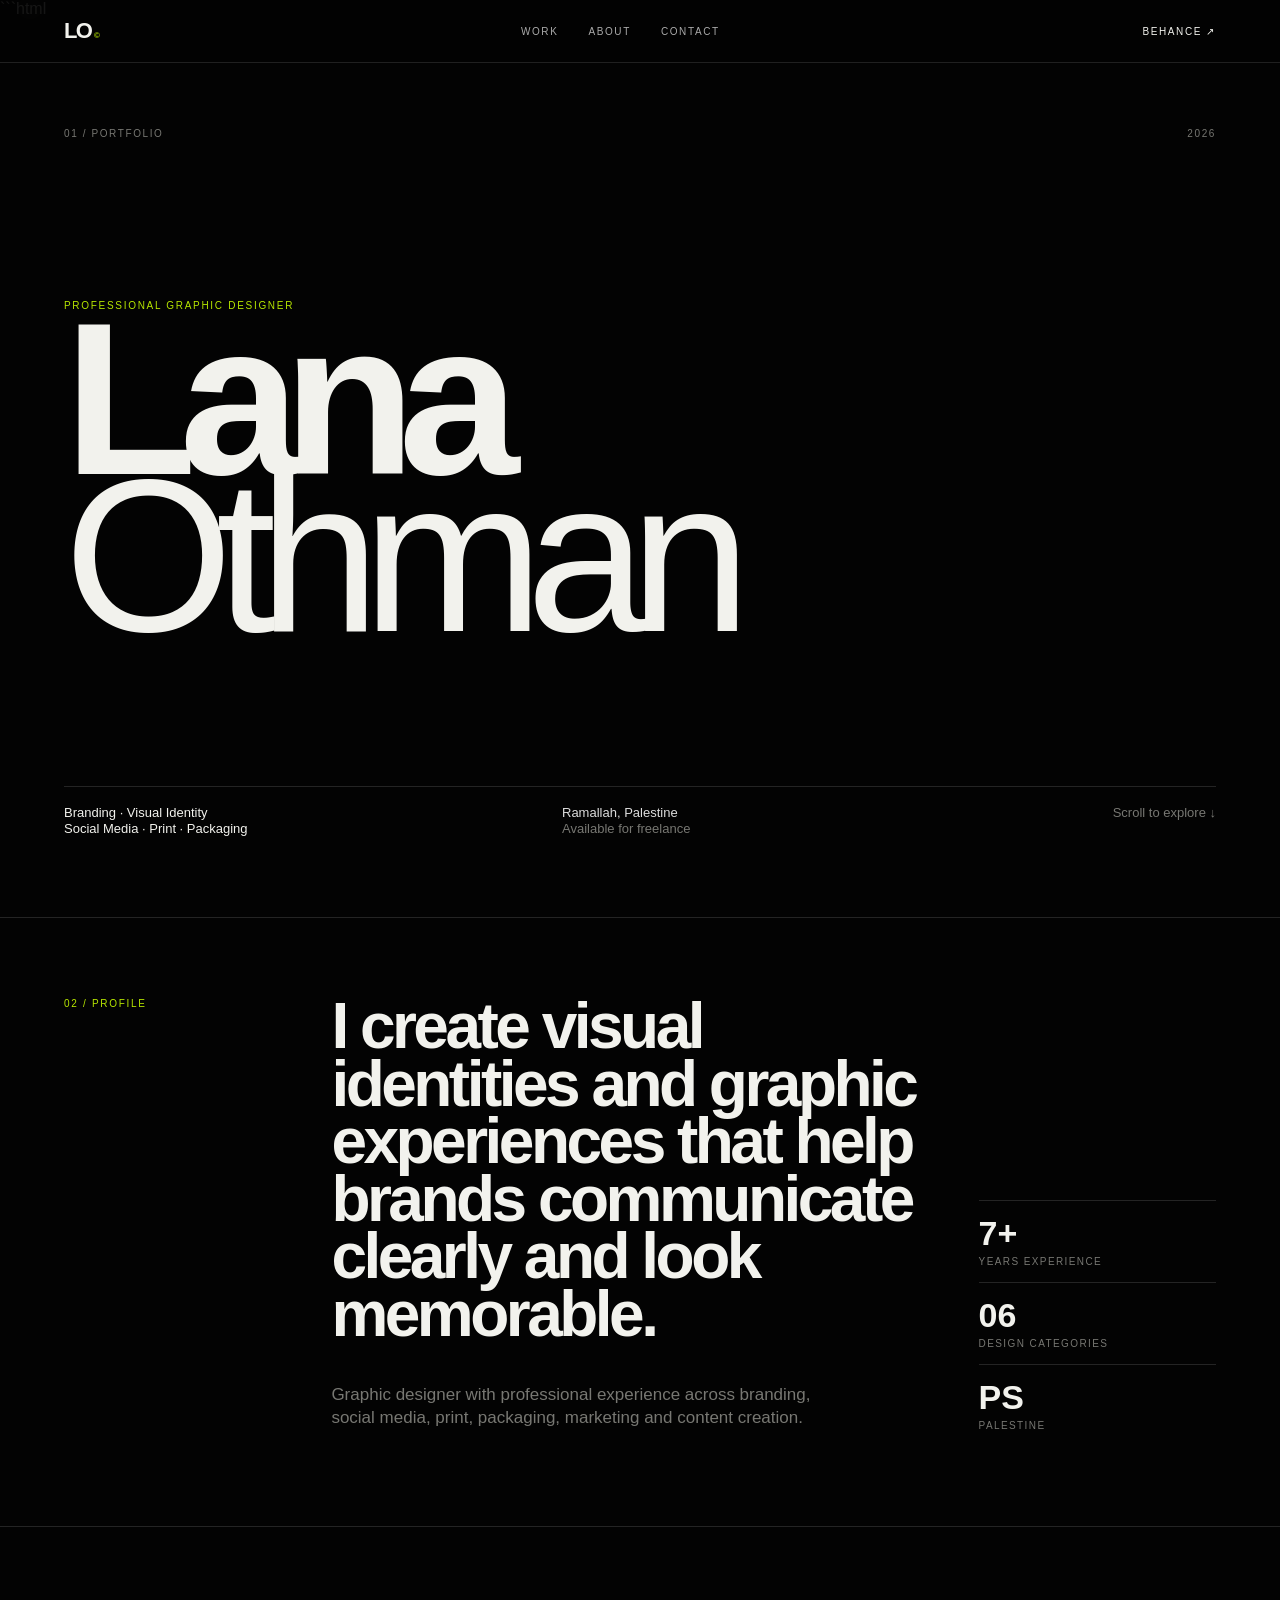
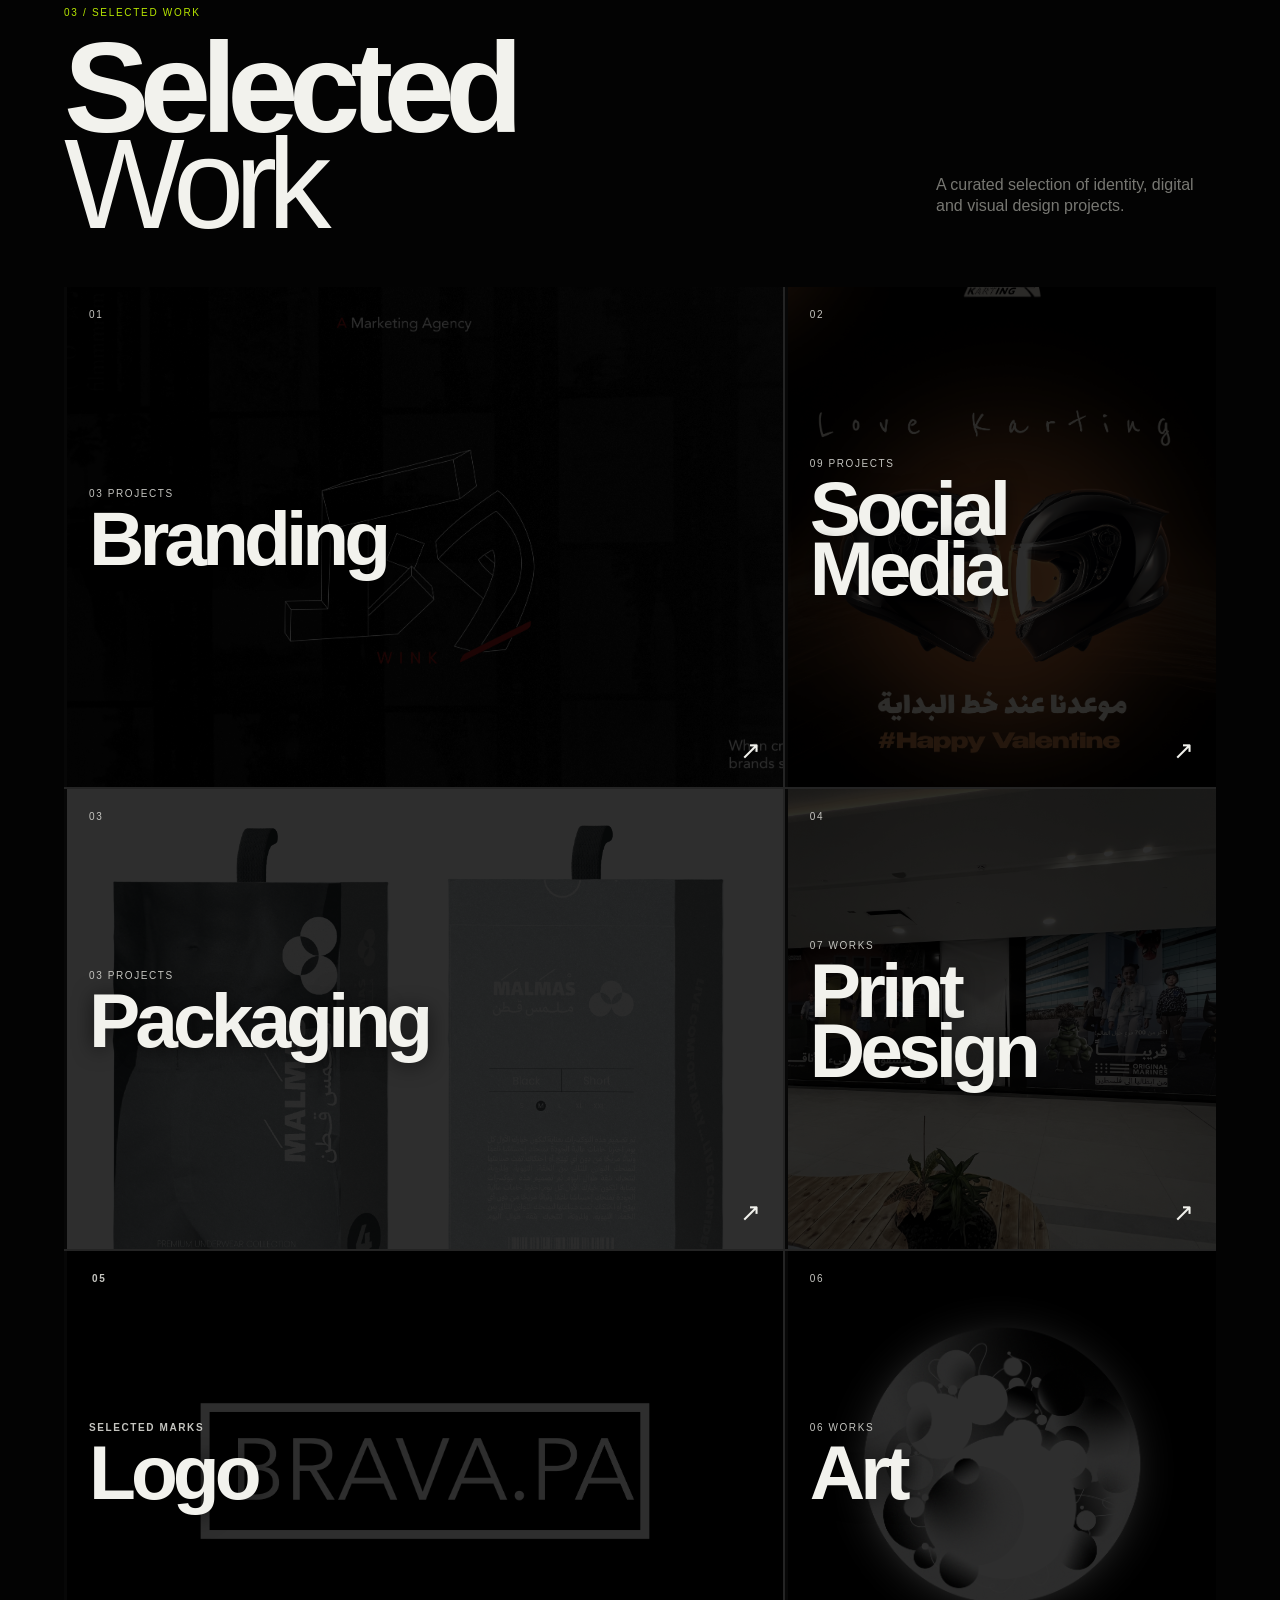
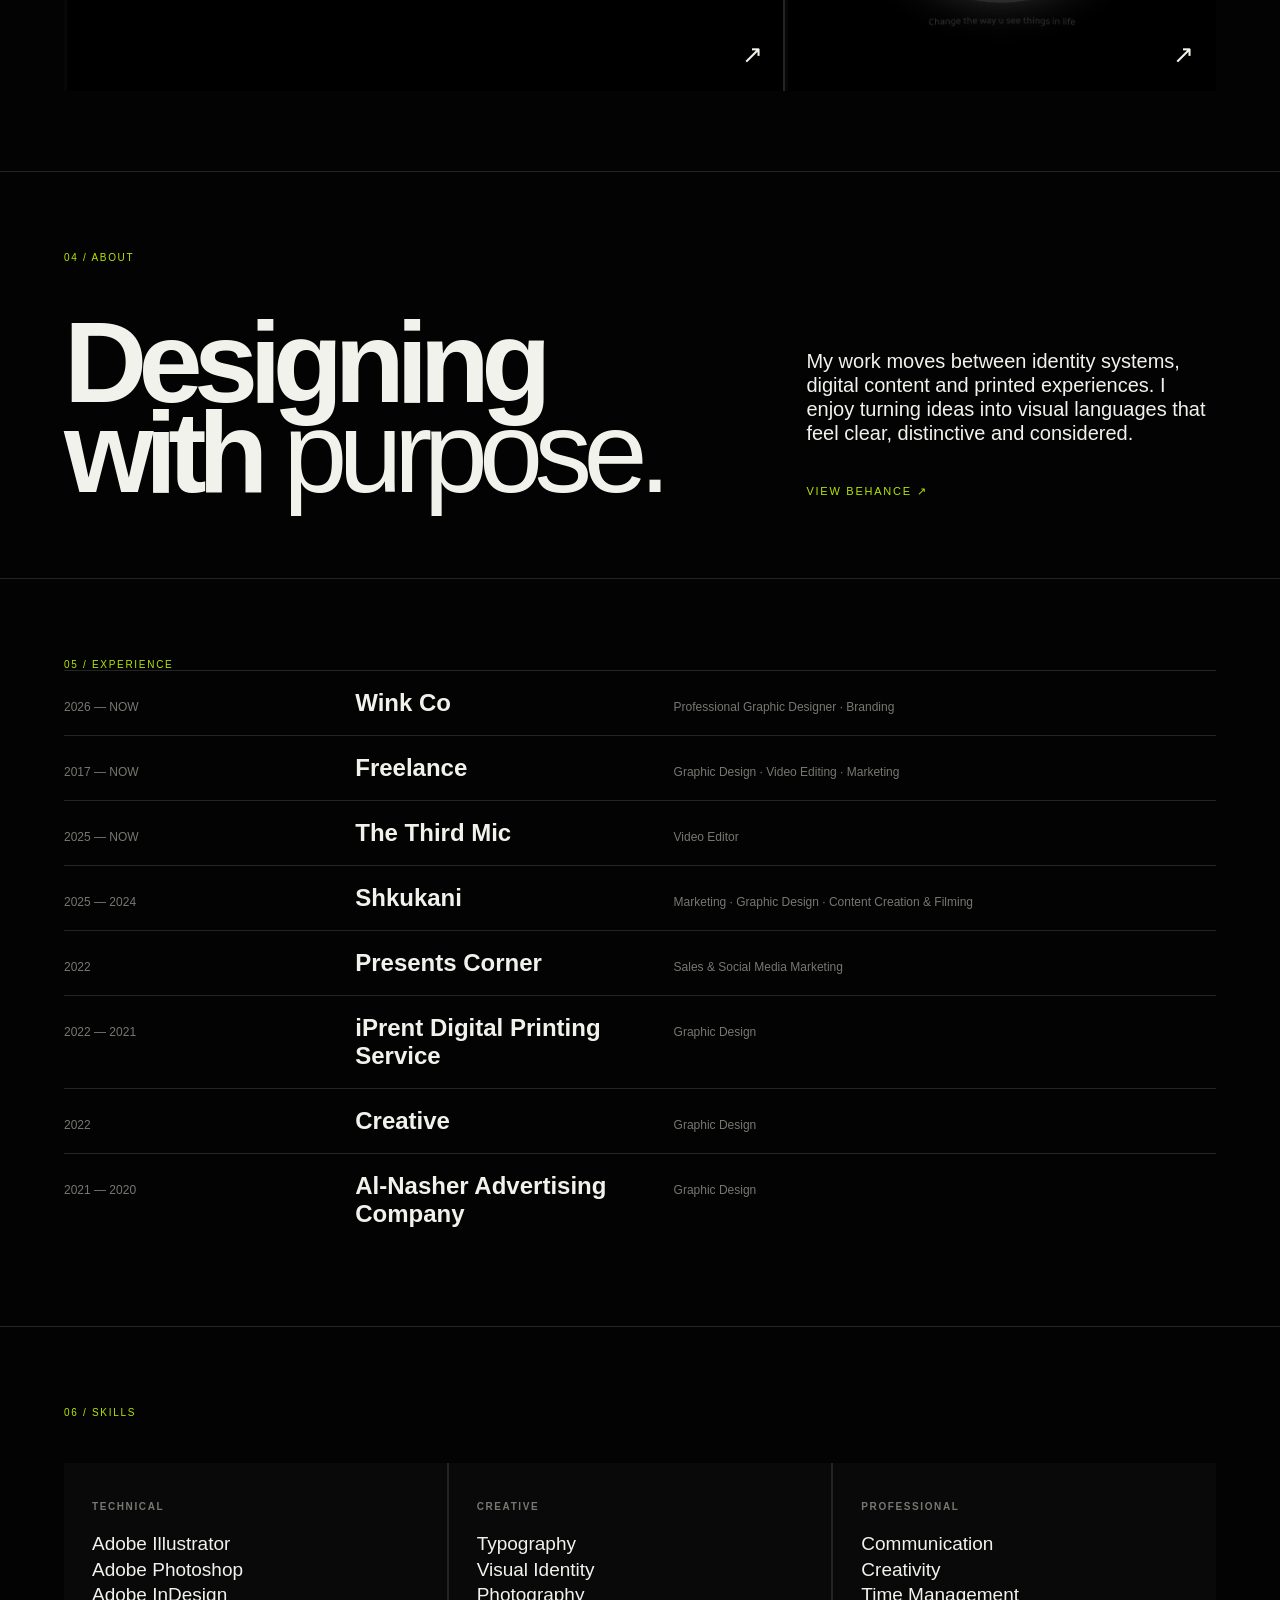
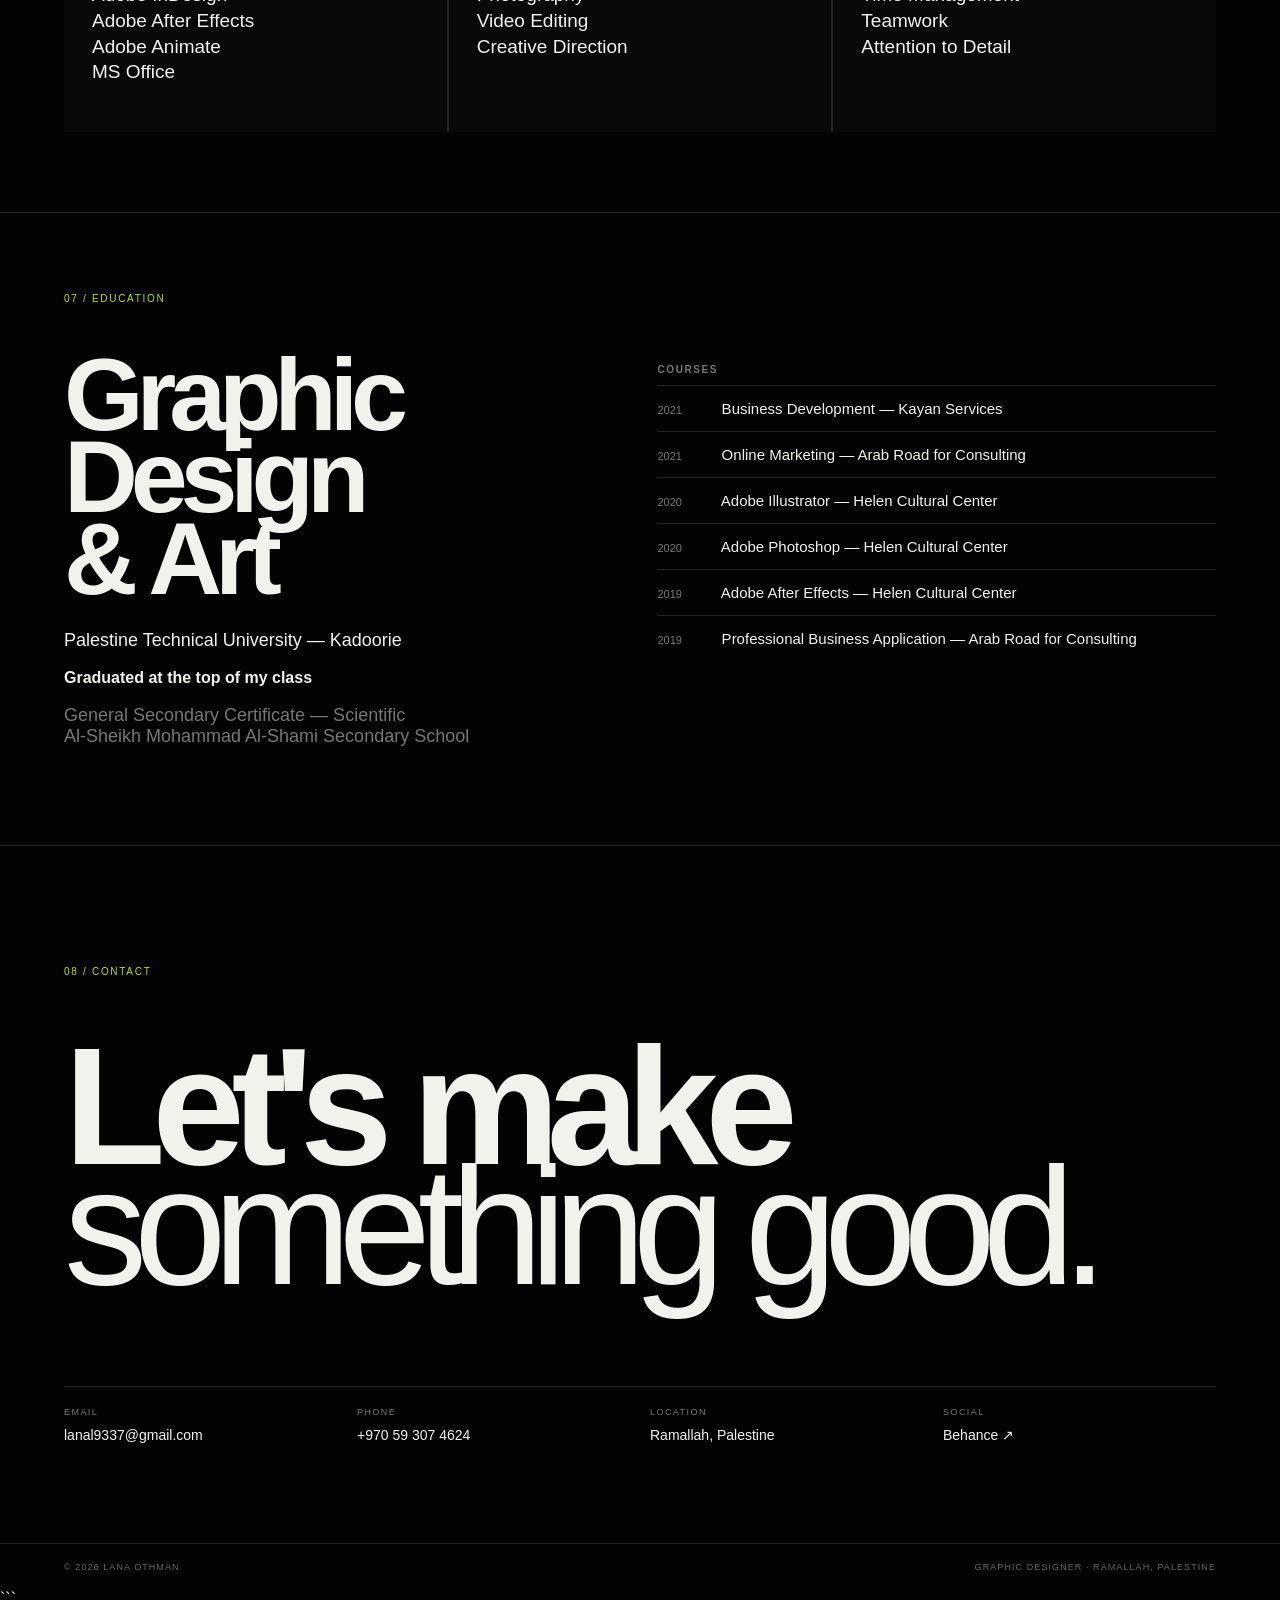
==== commit 80a872b1: "Update index.html" ====
--- a/index.html
+++ b/index.html
@@ -1,70 +1,597 @@
-<!doctype html><html lang="en"><head>
-<meta charset="UTF-8"><meta name="viewport" content="width=device-width,initial-scale=1">
+```html
+<!doctype html>
+<html lang="en">
+<head>
+<meta charset="UTF-8">
+<meta name="viewport" content="width=device-width,initial-scale=1">
+
 <title>Lana Othman — Graphic Designer</title>
+
 <meta name="description" content="Lana Othman — Graphic Designer specializing in branding, visual identity, social media, packaging and print design.">
-<link rel="preconnect" href="https://fonts.googleapis.com"><link rel="preconnect" href="https://fonts.gstatic.com" crossorigin>
-<link href="https://fonts.googleapis.com/css2?family=Inter:wght@300;400;500;600;700;800;900&display=swap" rel="stylesheet">
-<link rel="stylesheet" href="style.css"></head><body>
-<header class="nav"><a class="logo" href="#">LO<span>©</span></a>
-<nav><a href="#work">Work</a><a href="#about">About</a><a href="#contact">Contact</a></nav>
-<a class="nav-behance" href="https://www.behance.net/thenothingless" target="_blank">Behance ↗</a></header>
+
+<link rel="stylesheet" href="style.css">
+</head>
+
+<body>
+
+<header class="nav">
+
+  <a class="logo" href="#">LO<span>©</span></a>
+
+  <nav>
+    <a href="#work">Work</a>
+    <a href="#about">About</a>
+    <a href="#contact">Contact</a>
+  </nav>
+
+  <a
+    class="nav-behance"
+    href="https://www.behance.net/thenothingless"
+    target="_blank"
+    rel="noopener"
+  >
+    Behance ↗
+  </a>
+
+</header>
+
 <main>
-<section class="hero"><div class="hero-meta"><span>01 / PORTFOLIO</span><span>2026</span></div>
-<div class="hero-title"><p class="kicker">Professional Graphic Designer</p><h1>Lana<br><i>Othman</i></h1></div>
-<div class="hero-bottom"><p>Branding · Visual Identity<br>Social Media · Print · Packaging</p>
-<div class="hero-place">Ramallah, Palestine<br><span>Available for freelance</span></div><span class="scroll">Scroll to explore ↓</span></div></section>
-
-<section class="statement"><div class="section-no">02 / PROFILE</div>
-<div class="statement-copy"><h2>I create visual identities and graphic experiences that help brands communicate clearly and look memorable.</h2>
-<p>Graphic designer with professional experience across branding, social media, print, packaging, marketing and content creation.</p></div>
-<div class="stats"><div><b>7+</b><span>Years experience</span></div><div><b>06</b><span>Design categories</span></div><div><b>PS</b><span>Palestine</span></div></div></section>
-
-<section id="work" class="work"><div class="section-head"><div><span class="section-no">03 / SELECTED WORK</span><h2>Selected<br><i>Work</i></h2></div><p>A curated selection of identity, digital and visual design projects.</p></div>
-<div class="work-grid">
-<a class="tile branding" href="work/branding.html"><span>01</span><div><small>03 PROJECTS</small><h3>Branding</h3></div><b>↗</b></a>
-<a class="tile social" href="work/social-media.html"><span>02</span><div><small>06 PROJECTS</small><h3>Social<br>Media</h3></div><b>↗</b></a>
-<a class="tile packaging" href="work/packaging.html"><span>03</span><div><small>02 PROJECTS</small><h3>Packaging</h3></div><b>↗</b></a>
-<a class="tile print" href="work/print.html"><span>04</span><div><small>07 WORKS</small><h3>Print<br>Design</h3></div><b>↗</b></a>
-<a class="tile logo" href="work/logo.html"><span>05</span><div><small>SELECTED MARKS</small><h3>Logo</h3></div><b>↗</b></a>
-<a class="tile art" href="work/art.html"><span>06</span><div><small>10 WORKS</small><h3>Art</h3></div><b>↗</b></a>
-</div></section>
-
-<section id="about" class="about"><div class="section-no">04 / ABOUT</div><div class="about-grid">
-<div><h2>Designing<br>with <i>purpose.</i></h2></div>
-<div class="about-copy"><p>My work moves between identity systems, digital content and printed experiences. I enjoy turning ideas into visual languages that feel clear, distinctive and considered.</p>
-<a href="https://www.behance.net/thenothingless" target="_blank">VIEW BEHANCE ↗</a></div></div></section>
-
-<section class="experience"><div class="section-no">05 / EXPERIENCE</div><div class="experience-list">
-<article><span>2026 — NOW</span><strong>Wink Co</strong><em>Professional Graphic Designer · Branding</em></article>
-<article><span>2017 — NOW</span><strong>Freelance</strong><em>Graphic Design · Video Editing · Marketing</em></article>
-<article><span>2025 — NOW</span><strong>The Third Mic</strong><em>Video Editor</em></article>
-<article><span>2025 — 2024</span><strong>Shkukani</strong><em>Marketing · Graphic Design · Content Creation & Filming</em></article>
-<article><span>2022</span><strong>Presents Corner</strong><em>Sales & Social Media Marketing</em></article>
-<article><span>2022 — 2021</span><strong>iPrent Digital Printing Service</strong><em>Graphic Design</em></article>
-<article><span>2022</span><strong>Creative</strong><em>Graphic Design</em></article>
-<article><span>2021 — 2020</span><strong>Al-Nasher Advertising Company</strong><em>Graphic Design</em></article>
-</div></section>
-
-<section class="skills"><div class="section-no">06 / SKILLS</div><div class="skill-grid">
-<div><h3>Technical</h3><p>Adobe Illustrator<br>Adobe Photoshop<br>Adobe InDesign<br>Adobe After Effects<br>Adobe Animate<br>MS Office</p></div>
-<div><h3>Creative</h3><p>Typography<br>Visual Identity<br>Photography<br>Video Editing<br>Creative Direction</p></div>
-<div><h3>Professional</h3><p>Communication<br>Creativity<br>Time Management<br>Teamwork<br>Attention to Detail</p></div>
-</div></section>
-
-<section class="education"><div class="section-no">07 / EDUCATION</div><div class="edu-grid">
-<div><h2>Graphic Design<br>& Art</h2><p>Palestine Technical University — Kadoorie</p><strong>Graduated at the top of my class</strong><p class="muted">General Secondary Certificate — Scientific<br>Al-Sheikh Mohammad Al-Shami Secondary School</p></div>
-<div><h3>Courses</h3><ul>
-<li><span>2021</span>Business Development — Kayan Services</li><li><span>2021</span>Online Marketing — Arab Road for Consulting</li>
-<li><span>2020</span>Adobe Illustrator — Helen Cultural Center</li><li><span>2020</span>Adobe Photoshop — Helen Cultural Center</li>
-<li><span>2019</span>Adobe After Effects — Helen Cultural Center</li><li><span>2019</span>Professional Business Application — Arab Road for Consulting</li>
-</ul></div></div></section>
-
-<section id="contact" class="contact"><div class="section-no">08 / CONTACT</div>
-<h2>Let's make<br><i>something good.</i></h2><div class="contact-bottom">
-<div><span>EMAIL</span><a href="mailto:lanal9337@gmail.com">lanal9337@gmail.com</a></div>
-<div><span>PHONE</span><a href="tel:+970593074624">+970 59 307 4624</a></div>
-<div><span>LOCATION</span><p>Ramallah, Palestine</p></div>
-<div><span>SOCIAL</span><a href="https://www.behance.net/thenothingless" target="_blank">Behance ↗</a></div>
-</div></section></main>
-<footer><span>© 2026 Lana Othman</span><span>Graphic Designer · Ramallah, Palestine</span></footer>
-</body></html>+
+<!-- =========================
+     HERO
+========================= -->
+
+<section class="hero">
+
+  <div class="hero-meta">
+    <span>01 / PORTFOLIO</span>
+    <span>2026</span>
+  </div>
+
+  <div class="hero-title">
+
+    <p class="kicker">
+      Professional Graphic Designer
+    </p>
+
+    <h1>
+      Lana<br>
+      <i>Othman</i>
+    </h1>
+
+  </div>
+
+  <div class="hero-bottom">
+
+    <p>
+      Branding · Visual Identity<br>
+      Social Media · Print · Packaging
+    </p>
+
+    <div class="hero-place">
+      Ramallah, Palestine<br>
+      <span>Available for freelance</span>
+    </div>
+
+    <span class="scroll">
+      Scroll to explore ↓
+    </span>
+
+  </div>
+
+</section>
+
+
+<!-- =========================
+     PROFILE
+========================= -->
+
+<section class="statement">
+
+  <div class="section-no">
+    02 / PROFILE
+  </div>
+
+  <div class="statement-copy">
+
+    <h2>
+      I create visual identities and graphic experiences that help brands communicate clearly and look memorable.
+    </h2>
+
+    <p>
+      Graphic designer with professional experience across branding, social media, print, packaging, marketing and content creation.
+    </p>
+
+  </div>
+
+  <div class="stats">
+
+    <div>
+      <b>7+</b>
+      <span>Years experience</span>
+    </div>
+
+    <div>
+      <b>06</b>
+      <span>Design categories</span>
+    </div>
+
+    <div>
+      <b>PS</b>
+      <span>Palestine</span>
+    </div>
+
+  </div>
+
+</section>
+
+
+<!-- =========================
+     SELECTED WORK
+========================= -->
+
+<section id="work" class="work">
+
+  <div class="section-head">
+
+    <div>
+
+      <span class="section-no">
+        03 / SELECTED WORK
+      </span>
+
+      <h2>
+        Selected<br>
+        <i>Work</i>
+      </h2>
+
+    </div>
+
+    <p>
+      A curated selection of identity, digital and visual design projects.
+    </p>
+
+  </div>
+
+
+  <div class="work-grid">
+
+    <!-- BRANDING -->
+
+    <a class="tile branding" href="branding.html">
+
+      <span>01</span>
+
+      <div>
+        <small>03 PROJECTS</small>
+        <h3>Branding</h3>
+      </div>
+
+      <b>↗</b>
+
+    </a>
+
+
+    <!-- SOCIAL MEDIA -->
+
+    <a class="tile social" href="social-media.html">
+
+      <span>02</span>
+
+      <div>
+        <small>09 PROJECTS</small>
+        <h3>
+          Social<br>
+          Media
+        </h3>
+      </div>
+
+      <b>↗</b>
+
+    </a>
+
+
+    <!-- PACKAGING -->
+
+    <a class="tile packaging" href="packaging.html">
+
+      <span>03</span>
+
+      <div>
+        <small>03 PROJECTS</small>
+        <h3>Packaging</h3>
+      </div>
+
+      <b>↗</b>
+
+    </a>
+
+
+    <!-- PRINT -->
+
+    <a class="tile print" href="print.html">
+
+      <span>04</span>
+
+      <div>
+        <small>07 WORKS</small>
+        <h3>
+          Print<br>
+          Design
+        </h3>
+      </div>
+
+      <b>↗</b>
+
+    </a>
+
+
+    <!-- LOGO -->
+
+    <a class="tile logo" href="logo.html">
+
+      <span>05</span>
+
+      <div>
+        <small>SELECTED MARKS</small>
+        <h3>Logo</h3>
+      </div>
+
+      <b>↗</b>
+
+    </a>
+
+
+    <!-- ART -->
+
+    <a class="tile art" href="art.html">
+
+      <span>06</span>
+
+      <div>
+        <small>06 WORKS</small>
+        <h3>Art</h3>
+      </div>
+
+      <b>↗</b>
+
+    </a>
+
+  </div>
+
+</section>
+
+
+<!-- =========================
+     ABOUT
+========================= -->
+
+<section id="about" class="about">
+
+  <div class="section-no">
+    04 / ABOUT
+  </div>
+
+  <div class="about-grid">
+
+    <div>
+
+      <h2>
+        Designing<br>
+        with <i>purpose.</i>
+      </h2>
+
+    </div>
+
+    <div class="about-copy">
+
+      <p>
+        My work moves between identity systems, digital content and printed experiences. I enjoy turning ideas into visual languages that feel clear, distinctive and considered.
+      </p>
+
+      <a
+        href="https://www.behance.net/thenothingless"
+        target="_blank"
+        rel="noopener"
+      >
+        VIEW BEHANCE ↗
+      </a>
+
+    </div>
+
+  </div>
+
+</section>
+
+
+<!-- =========================
+     EXPERIENCE
+========================= -->
+
+<section class="experience">
+
+  <div class="section-no">
+    05 / EXPERIENCE
+  </div>
+
+  <div class="experience-list">
+
+    <article>
+      <span>2026 — NOW</span>
+      <strong>Wink Co</strong>
+      <em>Professional Graphic Designer · Branding</em>
+    </article>
+
+    <article>
+      <span>2017 — NOW</span>
+      <strong>Freelance</strong>
+      <em>Graphic Design · Video Editing · Marketing</em>
+    </article>
+
+    <article>
+      <span>2025 — NOW</span>
+      <strong>The Third Mic</strong>
+      <em>Video Editor</em>
+    </article>
+
+    <article>
+      <span>2025 — 2024</span>
+      <strong>Shkukani</strong>
+      <em>Marketing · Graphic Design · Content Creation &amp; Filming</em>
+    </article>
+
+    <article>
+      <span>2022</span>
+      <strong>Presents Corner</strong>
+      <em>Sales &amp; Social Media Marketing</em>
+    </article>
+
+    <article>
+      <span>2022 — 2021</span>
+      <strong>iPrent Digital Printing Service</strong>
+      <em>Graphic Design</em>
+    </article>
+
+    <article>
+      <span>2022</span>
+      <strong>Creative</strong>
+      <em>Graphic Design</em>
+    </article>
+
+    <article>
+      <span>2021 — 2020</span>
+      <strong>Al-Nasher Advertising Company</strong>
+      <em>Graphic Design</em>
+    </article>
+
+  </div>
+
+</section>
+
+
+<!-- =========================
+     SKILLS
+========================= -->
+
+<section class="skills">
+
+  <div class="section-no">
+    06 / SKILLS
+  </div>
+
+  <div class="skill-grid">
+
+    <div>
+      <h3>Technical</h3>
+
+      <p>
+        Adobe Illustrator<br>
+        Adobe Photoshop<br>
+        Adobe InDesign<br>
+        Adobe After Effects<br>
+        Adobe Animate<br>
+        MS Office
+      </p>
+    </div>
+
+
+    <div>
+
+      <h3>Creative</h3>
+
+      <p>
+        Typography<br>
+        Visual Identity<br>
+        Photography<br>
+        Video Editing<br>
+        Creative Direction
+      </p>
+
+    </div>
+
+
+    <div>
+
+      <h3>Professional</h3>
+
+      <p>
+        Communication<br>
+        Creativity<br>
+        Time Management<br>
+        Teamwork<br>
+        Attention to Detail
+      </p>
+
+    </div>
+
+  </div>
+
+</section>
+
+
+<!-- =========================
+     EDUCATION
+========================= -->
+
+<section class="education">
+
+  <div class="section-no">
+    07 / EDUCATION
+  </div>
+
+  <div class="edu-grid">
+
+    <div>
+
+      <h2>
+        Graphic Design<br>
+        &amp; Art
+      </h2>
+
+      <p>
+        Palestine Technical University — Kadoorie
+      </p>
+
+      <strong>
+        Graduated at the top of my class
+      </strong>
+
+      <p class="muted">
+        General Secondary Certificate — Scientific<br>
+        Al-Sheikh Mohammad Al-Shami Secondary School
+      </p>
+
+    </div>
+
+
+    <div>
+
+      <h3>Courses</h3>
+
+      <ul>
+
+        <li>
+          <span>2021</span>
+          Business Development — Kayan Services
+        </li>
+
+        <li>
+          <span>2021</span>
+          Online Marketing — Arab Road for Consulting
+        </li>
+
+        <li>
+          <span>2020</span>
+          Adobe Illustrator — Helen Cultural Center
+        </li>
+
+        <li>
+          <span>2020</span>
+          Adobe Photoshop — Helen Cultural Center
+        </li>
+
+        <li>
+          <span>2019</span>
+          Adobe After Effects — Helen Cultural Center
+        </li>
+
+        <li>
+          <span>2019</span>
+          Professional Business Application — Arab Road for Consulting
+        </li>
+
+      </ul>
+
+    </div>
+
+  </div>
+
+</section>
+
+
+<!-- =========================
+     CONTACT
+========================= -->
+
+<section id="contact" class="contact">
+
+  <div class="section-no">
+    08 / CONTACT
+  </div>
+
+  <h2>
+    Let's make<br>
+    <i>something good.</i>
+  </h2>
+
+  <div class="contact-bottom">
+
+    <div>
+
+      <span>EMAIL</span>
+
+      <a href="mailto:lanal9337@gmail.com">
+        lanal9337@gmail.com
+      </a>
+
+    </div>
+
+
+    <div>
+
+      <span>PHONE</span>
+
+      <a href="tel:+970593074624">
+        +970 59 307 4624
+      </a>
+
+    </div>
+
+
+    <div>
+
+      <span>LOCATION</span>
+
+      <p>
+        Ramallah, Palestine
+      </p>
+
+    </div>
+
+
+    <div>
+
+      <span>SOCIAL</span>
+
+      <a
+        href="https://www.behance.net/thenothingless"
+        target="_blank"
+        rel="noopener"
+      >
+        Behance ↗
+      </a>
+
+    </div>
+
+  </div>
+
+</section>
+
+</main>
+
+
+<footer>
+
+  <span>
+    © 2026 Lana Othman
+  </span>
+
+  <span>
+    Graphic Designer · Ramallah, Palestine
+  </span>
+
+</footer>
+
+</body>
+</html>
+```
--- a/style.css
+++ b/style.css
@@ -1,19 +1,962 @@
-@font-face{font-family:Acumin;src:local("Acumin Variable Concept");font-weight:100 900}
-:root{--bg:#050505;--fg:#f4f4f0;--muted:#92928d;--line:#252525;--lime:#b7e600;--pad:clamp(22px,5vw,78px)}
-*{box-sizing:border-box}html{scroll-behavior:smooth}body{margin:0;background:var(--bg);color:var(--fg);font-family:Acumin,Inter,Arial,sans-serif}a{color:inherit;text-decoration:none}
-section{padding:80px var(--pad);border-bottom:1px solid var(--line)}.nav{position:fixed;z-index:10;top:0;left:0;right:0;padding:18px var(--pad);display:flex;justify-content:space-between;align-items:center;background:rgba(5,5,5,.82);backdrop-filter:blur(12px);border-bottom:1px solid #202020}
-.logo{font-weight:900;font-size:22px;letter-spacing:-.08em}.logo span{font-size:8px;color:var(--lime);margin-left:3px}.nav nav{display:flex;gap:30px;text-transform:uppercase;font-size:10px;letter-spacing:.16em;color:#bbb}.nav nav a:hover,.nav-behance:hover{color:var(--lime)}.nav-behance{text-transform:uppercase;font-size:10px;letter-spacing:.16em}
-.hero{min-height:100vh;padding-top:110px;display:flex;flex-direction:column;justify-content:space-between}.hero-meta{display:flex;justify-content:space-between;font-size:10px;letter-spacing:.16em;color:var(--muted)}
-.kicker,.section-no{font-size:10px;letter-spacing:.17em;text-transform:uppercase;color:var(--lime)}.hero-title{padding:8vh 0}.hero h1{font-size:clamp(86px,17vw,250px);line-height:.72;letter-spacing:-.08em;margin:0;font-weight:850}.hero h1 i,.work h2 i,.about h2 i,.contact h2 i{font-weight:250;font-style:normal}
-.hero-bottom{display:grid;grid-template-columns:1.5fr 1fr 1fr;gap:30px;border-top:1px solid var(--line);padding-top:18px;font-size:13px;line-height:1.25}.hero-bottom p{margin:0}.hero-place{color:#ddd}.hero-place span{color:var(--muted)}.scroll{color:var(--muted);text-align:right}
-.statement{display:grid;grid-template-columns:1fr 2.6fr 1fr;gap:30px}.statement-copy h2{font-size:clamp(36px,5vw,72px);line-height:.9;letter-spacing:-.055em;margin:0 0 40px}.statement-copy p{max-width:520px;color:var(--muted);font-size:17px;line-height:1.35}.stats{align-self:end}.stats div{border-top:1px solid var(--line);padding:15px 0;display:flex;flex-direction:column}.stats b{font-size:34px;line-height:1}.stats span{font-size:10px;text-transform:uppercase;letter-spacing:.14em;color:var(--muted);margin-top:6px}
-.section-head{display:flex;justify-content:space-between;align-items:end;margin-bottom:55px}.section-head h2{font-size:clamp(72px,10vw,150px);line-height:.75;letter-spacing:-.075em;margin:22px 0 0}.section-head>p{max-width:280px;color:var(--muted);line-height:1.3}
-.work-grid{display:grid;grid-template-columns:1.25fr .75fr;gap:2px;background:var(--line)}.tile{min-height:390px;padding:22px;background:#090909;display:flex;flex-direction:column;justify-content:space-between;border-left:3px solid transparent;transition:.3s ease}.tile:nth-child(2){min-height:500px}.tile:nth-child(3){min-height:340px}.tile:nth-child(4){min-height:460px}.tile:nth-child(5){min-height:360px}.tile:nth-child(6){min-height:440px}.tile:hover{background:#111;border-left-color:var(--accent,var(--lime));transform:translateY(-3px)}
-.tile>span,.tile small{font-size:10px;letter-spacing:.16em;color:var(--muted)}.tile h3{font-size:clamp(45px,6vw,90px);line-height:.78;letter-spacing:-.065em;margin:10px 0 0}.tile b{align-self:flex-end;font-size:25px;font-weight:300}
-.branding{--accent:#b7e600}.social{--accent:#dca6ff}.packaging{--accent:#ff9c66}.print{--accent:#71d7ff}.logo{--accent:#fff}.art{--accent:#ff7195}
-.about-grid{display:grid;grid-template-columns:1.5fr 1fr;gap:10vw;padding-top:55px}.about h2{font-size:clamp(60px,9vw,130px);line-height:.78;letter-spacing:-.075em;margin:0}.about-copy{align-self:end;max-width:450px}.about-copy p{font-size:20px;line-height:1.2}.about-copy a{display:inline-block;margin-top:20px;color:var(--lime);font-size:11px;letter-spacing:.16em}
-.experience-list article{display:grid;grid-template-columns:1fr 1.1fr 2fr;gap:20px;padding:18px 0;border-top:1px solid var(--line);align-items:baseline}.experience-list span,.experience-list em{font-size:12px;color:var(--muted);font-style:normal}.experience-list strong{font-size:24px;font-weight:650}
-.skill-grid{display:grid;grid-template-columns:repeat(3,1fr);gap:2px;background:var(--line);margin-top:45px}.skill-grid>div{background:#090909;padding:28px;min-height:250px}.skill-grid h3,.edu-grid h3{font-size:10px;letter-spacing:.16em;text-transform:uppercase;color:var(--muted)}.skill-grid p{font-size:19px;line-height:1.35}
-.edu-grid{display:grid;grid-template-columns:1fr 1.2fr;gap:10vw;margin-top:50px}.edu-grid h2{font-size:clamp(55px,8vw,110px);line-height:.8;letter-spacing:-.07em;margin:0 0 30px}.edu-grid p{font-size:18px}.muted{color:var(--muted)}.edu-grid ul{list-style:none;padding:0;margin:0}.edu-grid li{padding:14px 0;border-top:1px solid var(--line);font-size:15px}.edu-grid li span{display:inline-block;width:60px;color:var(--muted);font-size:11px}
-.contact{padding-top:120px;padding-bottom:100px}.contact h2{font-size:clamp(70px,13vw,190px);line-height:.72;letter-spacing:-.08em;margin:70px 0 100px}.contact-bottom{display:grid;grid-template-columns:repeat(4,1fr);gap:20px;border-top:1px solid var(--line);padding-top:20px}.contact-bottom span{display:block;color:var(--muted);font-size:9px;letter-spacing:.16em;margin-bottom:10px}.contact-bottom a,.contact-bottom p{font-size:14px;margin:0}.contact-bottom a:hover{color:var(--lime)}footer{padding:18px var(--pad);display:flex;justify-content:space-between;color:#666;font-size:9px;letter-spacing:.12em;text-transform:uppercase}
-@media(max-width:800px){.nav nav{display:none}.hero{min-height:90vh}.hero h1{font-size:25vw}.hero-bottom,.statement,.about-grid,.edu-grid{grid-template-columns:1fr}.scroll{text-align:left}.stats{margin-top:35px}.section-head{display:block}.section-head>p{margin-top:30px}.work-grid{grid-template-columns:1fr}.tile,.tile:nth-child(n){min-height:330px}.experience-list article{grid-template-columns:1fr;gap:5px}.skill-grid,.contact-bottom{grid-template-columns:1fr}.contact h2{margin:55px 0}.contact-bottom{gap:25px}footer{display:block;line-height:2}}
+```css
+@font-face{
+  font-family:Acumin;
+  src:local("Acumin Variable Concept");
+  font-weight:100 900;
+}
+
+:root{
+  --bg:#030303;
+  --fg:#f2f2ed;
+  --muted:#777772;
+  --line:#242424;
+  --lime:#b7e600;
+  --pad:clamp(22px,5vw,78px);
+}
+
+*{
+  box-sizing:border-box;
+}
+
+html{
+  scroll-behavior:smooth;
+}
+
+body{
+  margin:0;
+  background:var(--bg);
+  color:var(--fg);
+  font-family:Acumin,Inter,Arial,sans-serif;
+  overflow-x:hidden;
+  animation:pageIn .7s ease both;
+}
+
+a{
+  color:inherit;
+  text-decoration:none;
+}
+
+img{
+  max-width:100%;
+}
+
+/* =========================
+   ANIMATIONS
+========================= */
+
+@keyframes pageIn{
+  from{
+    opacity:0;
+  }
+  to{
+    opacity:1;
+  }
+}
+
+@keyframes heroUp{
+  from{
+    opacity:0;
+    transform:translateY(24px);
+  }
+  to{
+    opacity:1;
+    transform:translateY(0);
+  }
+}
+
+.hero-meta,
+.hero-title,
+.hero-bottom{
+  animation:heroUp .9s cubic-bezier(.2,.7,.2,1) both;
+}
+
+.hero-title{
+  animation-delay:.12s;
+}
+
+.hero-bottom{
+  animation-delay:.24s;
+}
+
+section{
+  padding:80px var(--pad);
+  border-bottom:1px solid var(--line);
+}
+
+/* =========================
+   NAVIGATION
+========================= */
+
+.nav{
+  position:fixed;
+  z-index:10;
+  top:0;
+  left:0;
+  right:0;
+  padding:18px var(--pad);
+  display:flex;
+  justify-content:space-between;
+  align-items:center;
+  background:rgba(3,3,3,.92);
+  backdrop-filter:blur(16px);
+  -webkit-backdrop-filter:blur(16px);
+  border-bottom:1px solid #202020;
+}
+
+.logo{
+  font-weight:900;
+  font-size:22px;
+  letter-spacing:-.08em;
+  transition:transform .3s ease;
+}
+
+.logo:hover{
+  transform:translateY(-2px);
+}
+
+.logo span{
+  font-size:8px;
+  color:var(--lime);
+  margin-left:3px;
+}
+
+.nav nav{
+  display:flex;
+  gap:30px;
+  text-transform:uppercase;
+  font-size:10px;
+  letter-spacing:.16em;
+  color:#aaa;
+}
+
+.nav nav a,
+.nav-behance{
+  transition:
+    color .25s ease,
+    letter-spacing .25s ease;
+}
+
+.nav nav a:hover,
+.nav-behance:hover{
+  color:var(--lime);
+}
+
+.nav-behance{
+  text-transform:uppercase;
+  font-size:10px;
+  letter-spacing:.16em;
+}
+
+/* =========================
+   HERO
+========================= */
+
+.hero{
+  min-height:100vh;
+  padding-top:110px;
+  display:flex;
+  flex-direction:column;
+  justify-content:space-between;
+}
+
+.hero-meta{
+  display:flex;
+  justify-content:space-between;
+  font-size:10px;
+  letter-spacing:.16em;
+  color:var(--muted);
+}
+
+.kicker,
+.section-no{
+  font-size:10px;
+  letter-spacing:.17em;
+  text-transform:uppercase;
+  color:var(--lime);
+}
+
+.hero-title{
+  padding:8vh 0;
+}
+
+.hero h1{
+  font-size:clamp(86px,17vw,250px);
+  line-height:.72;
+  letter-spacing:-.08em;
+  margin:0;
+  font-weight:850;
+}
+
+.hero h1 i,
+.work h2 i,
+.about h2 i,
+.contact h2 i{
+  font-weight:250;
+  font-style:normal;
+}
+
+.hero-bottom{
+  display:grid;
+  grid-template-columns:1.5fr 1fr 1fr;
+  gap:30px;
+  border-top:1px solid var(--line);
+  padding-top:18px;
+  font-size:13px;
+  line-height:1.25;
+}
+
+.hero-bottom p{
+  margin:0;
+}
+
+.hero-place{
+  color:#ddd;
+}
+
+.hero-place span{
+  color:var(--muted);
+}
+
+.scroll{
+  color:var(--muted);
+  text-align:right;
+}
+
+/* =========================
+   STATEMENT
+========================= */
+
+.statement{
+  display:grid;
+  grid-template-columns:1fr 2.6fr 1fr;
+  gap:30px;
+}
+
+.statement-copy h2{
+  font-size:clamp(36px,5vw,72px);
+  line-height:.9;
+  letter-spacing:-.055em;
+  margin:0 0 40px;
+}
+
+.statement-copy p{
+  max-width:520px;
+  color:var(--muted);
+  font-size:17px;
+  line-height:1.35;
+}
+
+.stats{
+  align-self:end;
+}
+
+.stats div{
+  border-top:1px solid var(--line);
+  padding:15px 0;
+  display:flex;
+  flex-direction:column;
+  transition:padding-left .3s ease;
+}
+
+.stats div:hover{
+  padding-left:8px;
+}
+
+.stats b{
+  font-size:34px;
+  line-height:1;
+}
+
+.stats span{
+  font-size:10px;
+  text-transform:uppercase;
+  letter-spacing:.14em;
+  color:var(--muted);
+  margin-top:6px;
+}
+
+/* =========================
+   WORK
+========================= */
+
+.section-head{
+  display:flex;
+  justify-content:space-between;
+  align-items:end;
+  margin-bottom:55px;
+}
+
+.section-head h2{
+  font-size:clamp(72px,10vw,150px);
+  line-height:.75;
+  letter-spacing:-.075em;
+  margin:22px 0 0;
+}
+
+.section-head>p{
+  max-width:280px;
+  color:var(--muted);
+  line-height:1.3;
+}
+
+.work-grid{
+  display:grid;
+  grid-template-columns:1.25fr .75fr;
+  gap:2px;
+  background:var(--line);
+}
+
+/* =========================
+   HOMEPAGE PROJECT TILES
+   75% BLACK OVERLAY
+========================= */
+
+.tile{
+  position:relative;
+  overflow:hidden;
+  min-height:390px;
+  padding:22px;
+  background:#070707;
+  display:flex;
+  flex-direction:column;
+  justify-content:space-between;
+  border-left:3px solid transparent;
+  transition:
+    transform .6s cubic-bezier(.2,.7,.2,1),
+    border-color .3s ease;
+}
+
+.tile::before{
+  content:"";
+  position:absolute;
+  inset:0;
+  background-size:cover;
+  background-position:center;
+  opacity:1;
+  transform:scale(1);
+  filter:brightness(.72) saturate(.55) contrast(1.03);
+  transition:
+    transform .9s cubic-bezier(.2,.7,.2,1),
+    filter .9s cubic-bezier(.2,.7,.2,1);
+}
+
+/* 75% OVERLAY — HOMEPAGE ONLY */
+
+.tile::after{
+  content:"";
+  position:absolute;
+  inset:0;
+  background:rgba(0,0,0,.75);
+  z-index:1;
+  transition:background .7s ease;
+}
+
+/* =========================
+   HOMEPAGE COVER IMAGES
+========================= */
+
+.tile.branding::before{
+  background-image:url("images/branding/wink-co/wink-co-01.jpg");
+}
+
+.tile.social::before{
+  background-image:url("images/social/karting/karting-03.jpg");
+}
+
+.tile.packaging::before{
+  background-image:url("images/packaging/malmas/malmas-03.jpg");
+}
+
+.tile.print::before{
+  background-image:url("images/print/print-01.jpg");
+}
+
+.tile.logo::before{
+  background-image:url("images/logo/logo-01.jpg");
+}
+
+.tile.art::before{
+  background-image:url("images/art/art-05.jpg");
+}
+
+/* =========================
+   TILE SIZES
+========================= */
+
+.tile:nth-child(2){
+  min-height:500px;
+}
+
+.tile:nth-child(3){
+  min-height:340px;
+}
+
+.tile:nth-child(4){
+  min-height:460px;
+}
+
+.tile:nth-child(5){
+  min-height:360px;
+}
+
+.tile:nth-child(6){
+  min-height:440px;
+}
+
+/* =========================
+   TILE HOVER
+========================= */
+
+.tile:hover{
+  border-left-color:var(--lime);
+  transform:translateY(-4px);
+}
+
+.tile:hover::before{
+  transform:scale(1.035);
+  filter:brightness(.92) saturate(.72) contrast(1.03);
+}
+
+.tile:hover::after{
+  background:rgba(0,0,0,.62);
+}
+
+.tile>span,
+.tile small,
+.tile h3,
+.tile b{
+  position:relative;
+  z-index:2;
+}
+
+.tile>span,
+.tile small{
+  font-size:10px;
+  letter-spacing:.16em;
+  color:#c5c5c0;
+}
+
+.tile h3{
+  font-size:clamp(45px,6vw,90px);
+  line-height:.78;
+  letter-spacing:-.065em;
+  margin:10px 0 0;
+  text-shadow:0 2px 20px rgba(0,0,0,.65);
+}
+
+.tile b{
+  align-self:flex-end;
+  font-size:25px;
+  font-weight:300;
+  transition:transform .3s ease;
+}
+
+.tile:hover b{
+  transform:translate(5px,-5px);
+}
+
+/* =========================
+   TILE ACCENTS
+========================= */
+
+.branding{
+  --accent:#b7e600;
+}
+
+.social{
+  --accent:#dca6ff;
+}
+
+.packaging{
+  --accent:#ff9c66;
+}
+
+.print{
+  --accent:#71d7ff;
+}
+
+.logo{
+  --accent:#fff;
+}
+
+.art{
+  --accent:#ff7195;
+}
+
+/* =========================
+   ABOUT
+========================= */
+
+.about-grid{
+  display:grid;
+  grid-template-columns:1.5fr 1fr;
+  gap:10vw;
+  padding-top:55px;
+}
+
+.about h2{
+  font-size:clamp(60px,9vw,130px);
+  line-height:.78;
+  letter-spacing:-.075em;
+  margin:0;
+}
+
+.about-copy{
+  align-self:end;
+  max-width:450px;
+}
+
+.about-copy p{
+  font-size:20px;
+  line-height:1.2;
+}
+
+.about-copy a{
+  display:inline-block;
+  margin-top:20px;
+  color:var(--lime);
+  font-size:11px;
+  letter-spacing:.16em;
+  transition:
+    letter-spacing .25s ease,
+    transform .25s ease;
+}
+
+.about-copy a:hover{
+  letter-spacing:.22em;
+  transform:translateX(4px);
+}
+
+/* =========================
+   EXPERIENCE
+========================= */
+
+.experience-list article{
+  display:grid;
+  grid-template-columns:1fr 1.1fr 2fr;
+  gap:20px;
+  padding:18px 0;
+  border-top:1px solid var(--line);
+  align-items:baseline;
+  transition:
+    padding-left .3s ease,
+    background .3s ease;
+}
+
+.experience-list article:hover{
+  padding-left:8px;
+}
+
+.experience-list span,
+.experience-list em{
+  font-size:12px;
+  color:var(--muted);
+  font-style:normal;
+}
+
+.experience-list strong{
+  font-size:24px;
+  font-weight:650;
+}
+
+/* =========================
+   SKILLS
+========================= */
+
+.skill-grid{
+  display:grid;
+  grid-template-columns:repeat(3,1fr);
+  gap:2px;
+  background:var(--line);
+  margin-top:45px;
+}
+
+.skill-grid>div{
+  background:#090909;
+  padding:28px;
+  min-height:250px;
+  transition:
+    background .35s ease,
+    transform .35s ease;
+}
+
+.skill-grid>div:hover{
+  background:#111;
+  transform:translateY(-3px);
+}
+
+.skill-grid h3,
+.edu-grid h3{
+  font-size:10px;
+  letter-spacing:.16em;
+  text-transform:uppercase;
+  color:var(--muted);
+}
+
+.skill-grid p{
+  font-size:19px;
+  line-height:1.35;
+}
+
+/* =========================
+   EDUCATION
+========================= */
+
+.edu-grid{
+  display:grid;
+  grid-template-columns:1fr 1.2fr;
+  gap:10vw;
+  margin-top:50px;
+}
+
+.edu-grid h2{
+  font-size:clamp(55px,8vw,110px);
+  line-height:.8;
+  letter-spacing:-.07em;
+  margin:0 0 30px;
+}
+
+.edu-grid p{
+  font-size:18px;
+}
+
+.muted{
+  color:var(--muted);
+}
+
+.edu-grid ul{
+  list-style:none;
+  padding:0;
+  margin:0;
+}
+
+.edu-grid li{
+  padding:14px 0;
+  border-top:1px solid var(--line);
+  font-size:15px;
+  transition:padding-left .3s ease;
+}
+
+.edu-grid li:hover{
+  padding-left:8px;
+}
+
+.edu-grid li span{
+  display:inline-block;
+  width:60px;
+  color:var(--muted);
+  font-size:11px;
+}
+
+/* =========================
+   CONTACT
+========================= */
+
+.contact{
+  padding-top:120px;
+  padding-bottom:100px;
+}
+
+.contact h2{
+  font-size:clamp(70px,13vw,190px);
+  line-height:.72;
+  letter-spacing:-.08em;
+  margin:70px 0 100px;
+}
+
+.contact-bottom{
+  display:grid;
+  grid-template-columns:repeat(4,1fr);
+  gap:20px;
+  border-top:1px solid var(--line);
+  padding-top:20px;
+}
+
+.contact-bottom span{
+  display:block;
+  color:var(--muted);
+  font-size:9px;
+  letter-spacing:.16em;
+  margin-bottom:10px;
+}
+
+.contact-bottom a,
+.contact-bottom p{
+  font-size:14px;
+  margin:0;
+}
+
+.contact-bottom a:hover{
+  color:var(--lime);
+}
+
+/* =========================
+   FOOTER
+========================= */
+
+footer{
+  padding:18px var(--pad);
+  display:flex;
+  justify-content:space-between;
+  color:#666;
+  font-size:9px;
+  letter-spacing:.12em;
+  text-transform:uppercase;
+}
+
+/* =========================
+   INTERNAL PROJECT PAGES
+   NO BLACK OVERLAY
+========================= */
+
+.project-page{
+  background:#030303 !important;
+  color:#f2f2ed !important;
+}
+
+.project-nav{
+  background:rgba(0,0,0,.96) !important;
+  border-bottom:1px solid rgba(255,255,255,.08) !important;
+  backdrop-filter:blur(20px);
+  -webkit-backdrop-filter:blur(20px);
+}
+
+.project-intro h1{
+  color:#f2f2ed;
+}
+
+.project-number{
+  color:var(--lime) !important;
+  opacity:.65;
+}
+
+.project-info{
+  border-top:1px solid rgba(255,255,255,.08) !important;
+}
+
+.project-info strong{
+  color:#e8e8e3 !important;
+}
+
+.project-info p{
+  color:#686863 !important;
+}
+
+/* =========================
+   INTERNAL GALLERY
+   FULLY VISIBLE
+========================= */
+
+.gallery{
+  position:relative;
+  display:grid;
+  gap:24px !important;
+  padding-bottom:140px !important;
+}
+
+.gallery a{
+  position:relative;
+  background:#050505 !important;
+  overflow:hidden;
+  border-radius:2px;
+}
+
+/* NO OVERLAY ON PROJECT IMAGES */
+
+.gallery a::after{
+  display:none !important;
+  content:none !important;
+}
+
+.gallery img{
+  position:relative;
+  z-index:1;
+  display:block;
+  width:100%;
+  height:auto;
+  opacity:1 !important;
+  filter:none !important;
+  transform:scale(1.001);
+  transition:
+    transform .9s cubic-bezier(.2,.7,.2,1),
+    filter .9s cubic-bezier(.2,.7,.2,1);
+}
+
+.gallery a:hover img{
+  filter:brightness(.94) !important;
+  transform:scale(1.025);
+}
+
+.gallery .wide{
+  grid-column:1 / -1;
+}
+
+/* =========================
+   PROJECT FOOTER
+========================= */
+
+.project-footer{
+  border-top:1px solid rgba(255,255,255,.08) !important;
+}
+
+.project-footer a{
+  transition:
+    color .3s ease,
+    transform .3s ease;
+}
+
+.project-footer a:hover{
+  color:var(--lime) !important;
+}
+
+/* =========================
+   PROJECT PAGE FONT
+========================= */
+
+.project-page,
+.project-page h1,
+.project-page h2,
+.project-page h3,
+.project-page p,
+.project-page a{
+  font-family:Acumin,Inter,Arial,sans-serif;
+}
+
+/* =========================
+   SELECTION
+========================= */
+
+::selection{
+  background:var(--lime);
+  color:#000;
+}
+
+/* =========================
+   MOBILE
+========================= */
+
+@media(max-width:800px){
+
+  .nav nav{
+    display:none;
+  }
+
+  .hero{
+    min-height:90vh;
+  }
+
+  .hero h1{
+    font-size:25vw;
+  }
+
+  .hero-bottom,
+  .statement,
+  .about-grid,
+  .edu-grid{
+    grid-template-columns:1fr;
+  }
+
+  .scroll{
+    text-align:left;
+  }
+
+  .stats{
+    margin-top:35px;
+  }
+
+  .section-head{
+    display:block;
+  }
+
+  .section-head>p{
+    margin-top:30px;
+  }
+
+  .work-grid{
+    grid-template-columns:1fr;
+  }
+
+  .tile,
+  .tile:nth-child(n){
+    min-height:330px;
+  }
+
+  .tile h3{
+    font-size:18vw;
+  }
+
+  .experience-list article{
+    grid-template-columns:1fr;
+    gap:5px;
+  }
+
+  .skill-grid,
+  .contact-bottom{
+    grid-template-columns:1fr;
+  }
+
+  .contact h2{
+    margin:55px 0;
+  }
+
+  .contact-bottom{
+    gap:25px;
+  }
+
+  footer{
+    display:block;
+    line-height:2;
+  }
+
+  /* INTERNAL PAGES — NO OVERLAY */
+
+  .gallery{
+    gap:12px !important;
+    padding-bottom:80px !important;
+  }
+
+  .gallery a::after{
+    display:none !important;
+    content:none !important;
+  }
+
+  .gallery img{
+    opacity:1 !important;
+    filter:none !important;
+  }
+
+  .gallery a:hover img{
+    filter:none !important;
+    transform:none;
+  }
+
+  /* HOMEPAGE — 75% OVERLAY */
+
+  .work-grid .tile::after{
+    background:rgba(0,0,0,.75) !important;
+  }
+
+  .work-grid .tile:hover::after{
+    background:rgba(0,0,0,.62) !important;
+  }
+}
+
+/* =========================
+   REDUCED MOTION
+========================= */
+
+@media(prefers-reduced-motion:reduce){
+
+  html{
+    scroll-behavior:auto;
+  }
+
+  *,
+  *::before,
+  *::after{
+    animation-duration:.01ms !important;
+    animation-iteration-count:1 !important;
+    transition-duration:.01ms !important;
+  }
+}
+```
